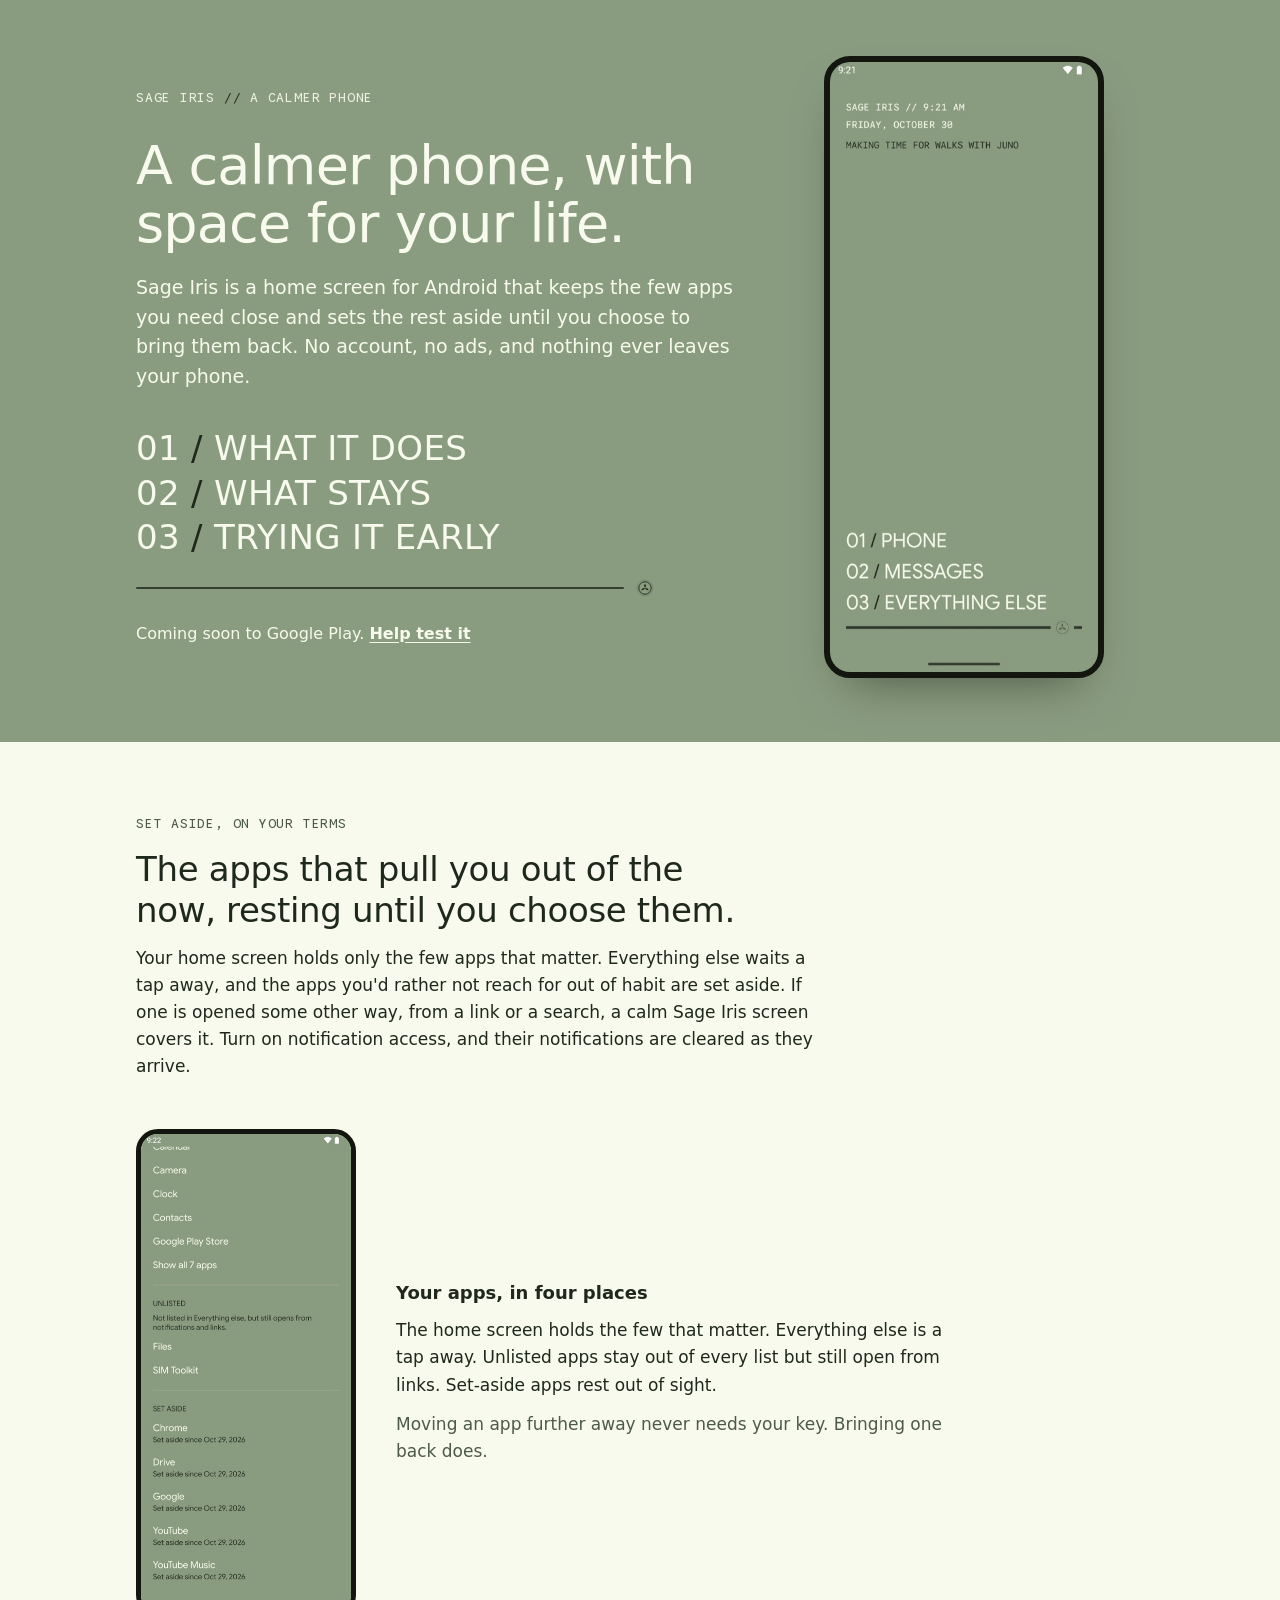
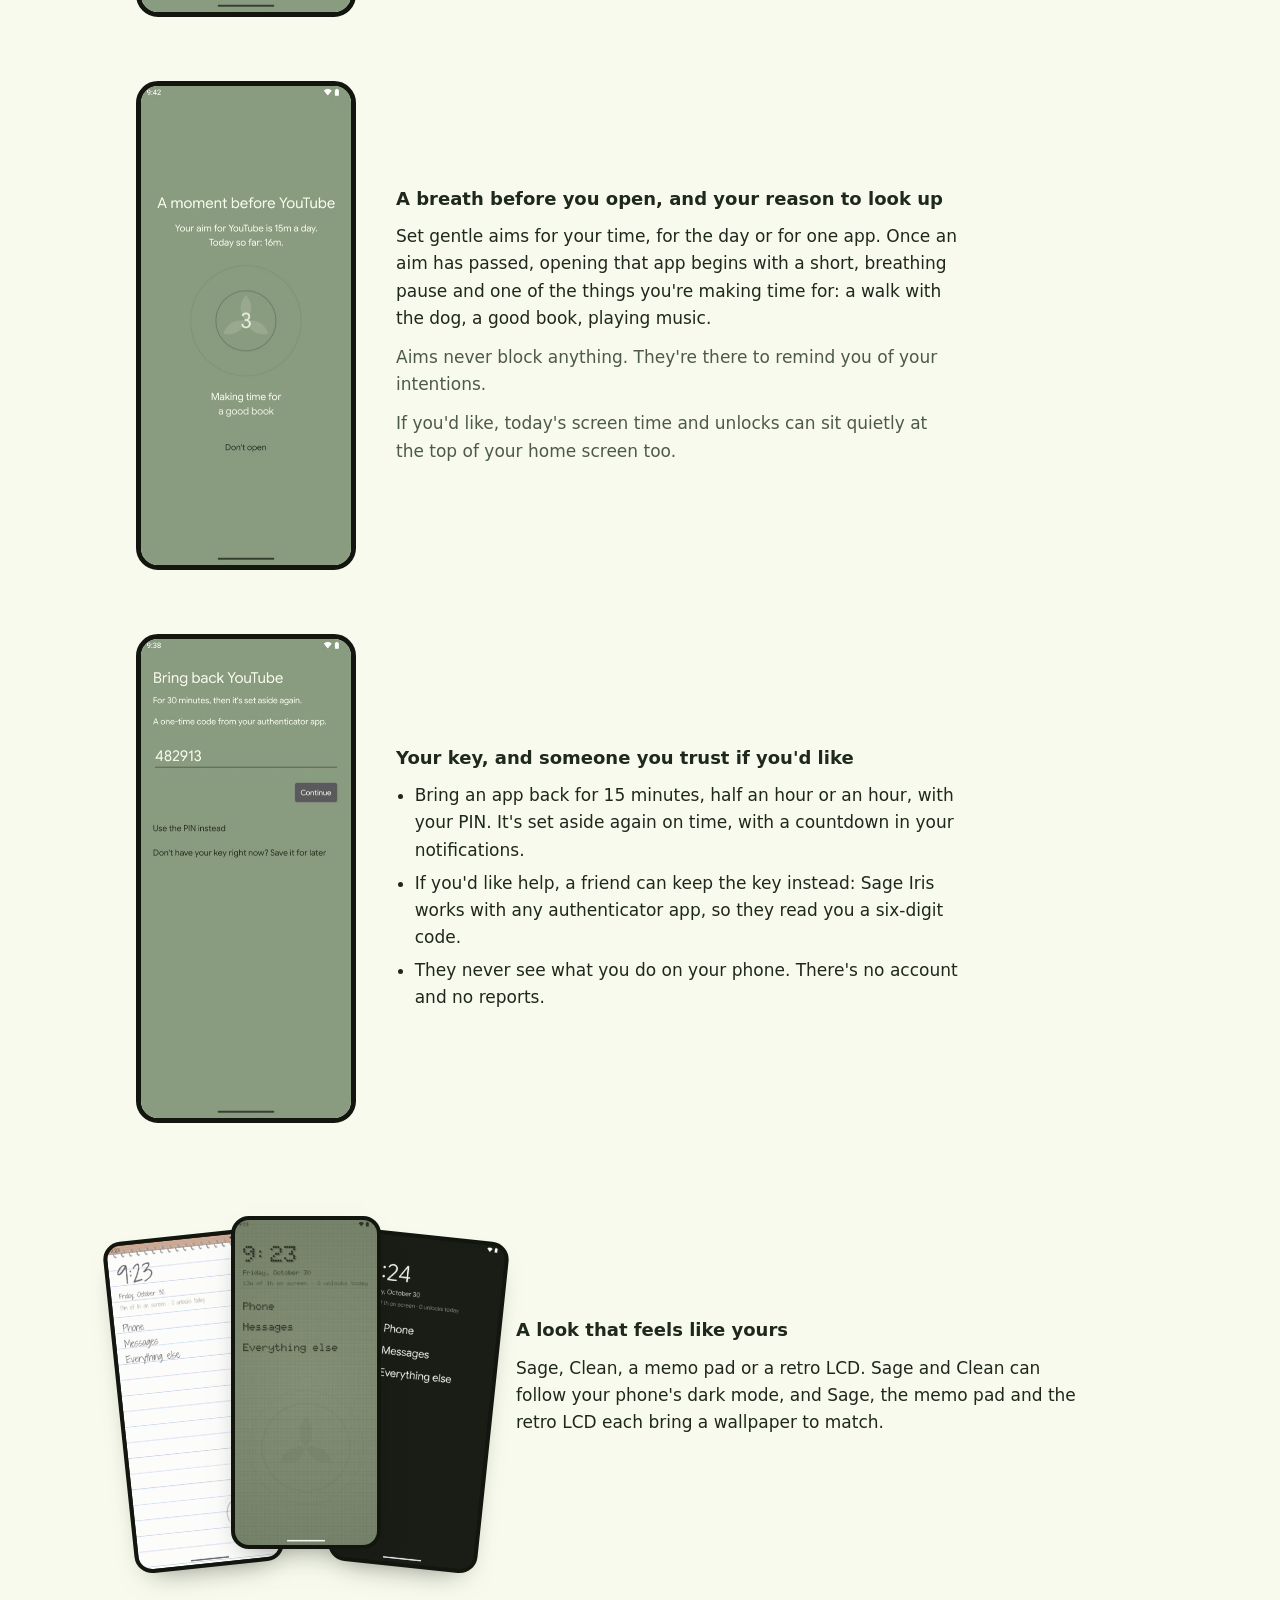
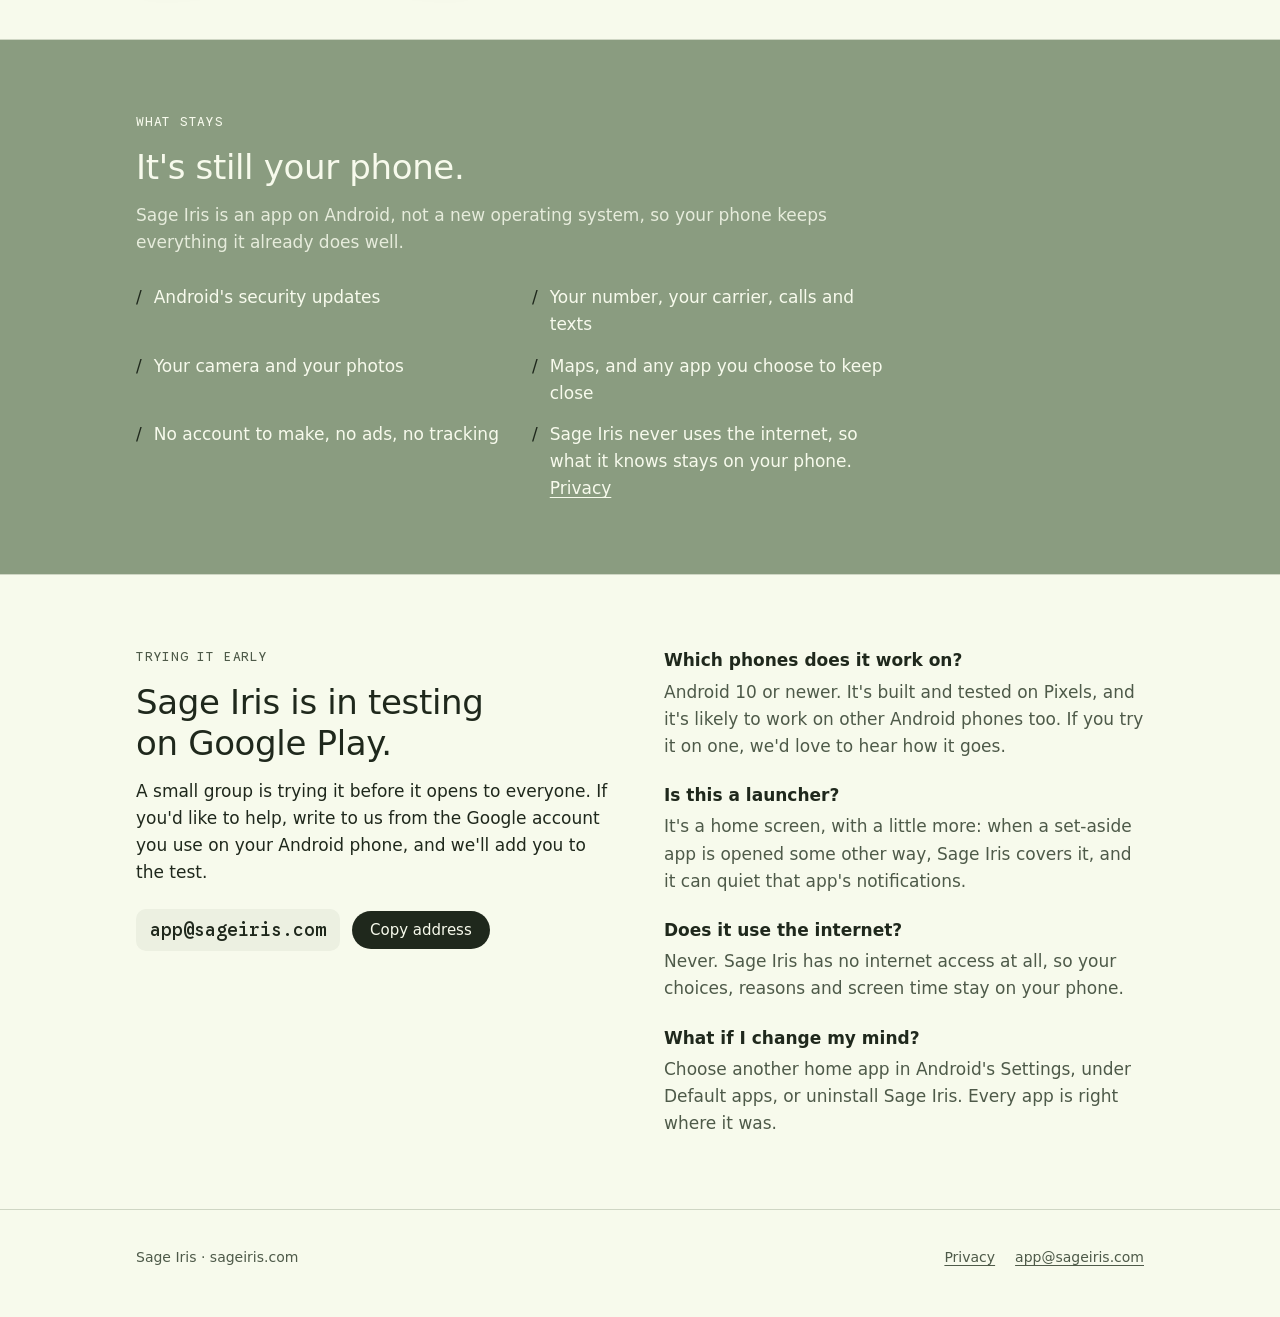
==== index.html @ 55b75eeb "Show the looks with three screens, and drop Considering Co-Authored-By: Claude Opus 5.5 <noreply@ant" ====
<!doctype html>
<html lang="en">
<head>
<meta charset="utf-8">
<meta name="viewport" content="width=device-width, initial-scale=1, viewport-fit=cover">
<title>Sage Iris: a calmer phone</title>
<meta name="description" content="Sage Iris is a calm home screen for Android. Keep the few apps you need close, set the rest aside until you choose them, with your own key and reasons. No account, no ads, no tracking.">
<meta name="theme-color" content="#8A9C80">
<link rel="icon" href="favicon.svg" type="image/svg+xml">
<link rel="canonical" href="https://sageiris.com/">
<meta property="og:type" content="website">
<meta property="og:url" content="https://sageiris.com/">
<meta property="og:title" content="Sage Iris: a calmer phone">
<meta property="og:description" content="A calm home screen for Android, with space for your life.">
<meta property="og:image" content="https://sageiris.com/og.png">
<meta name="twitter:card" content="summary_large_image">
<link rel="preconnect" href="https://fonts.googleapis.com">
<link rel="preconnect" href="https://fonts.gstatic.com" crossorigin>
<link rel="stylesheet" href="https://fonts.googleapis.com/css2?family=Google+Sans+Flex:wght@300..700&family=Google+Sans+Code:wght@400..700&display=swap">
<link rel="stylesheet" href="style.css">
</head>
<body>

<svg width="0" height="0" style="position:absolute" aria-hidden="true">
  <symbol id="mark" viewBox="0 0 120 120">
    <circle cx="60" cy="60" r="44" fill="none" stroke="currentColor" stroke-opacity="0.3" stroke-width="3"/>
    <circle cx="60" cy="60" r="34" fill="none" stroke="currentColor" stroke-width="5"/>
    <g fill="currentColor">
      <path d="M60 60 Q70 48 60 36 Q50 48 60 60 Z"/>
      <path d="M60 60 Q70 48 60 36 Q50 48 60 60 Z" transform="rotate(120 60 60)"/>
      <path d="M60 60 Q70 48 60 36 Q50 48 60 60 Z" transform="rotate(240 60 60)"/>
    </g>
  </symbol>
</svg>

<header class="hero">
  <div class="wrap">
    <div>
      <p class="mono status">Sage Iris <span>//</span> A calmer phone</p>
      <h1>A calmer phone, with space for your life.</h1>
      <p class="lede">Sage Iris is a home screen for Android that keeps the few apps you need close and sets the rest aside until you choose to bring them back. No account, no ads, and nothing ever leaves your phone.</p>
      <nav class="list" aria-label="On this page">
        <a href="#what"><span class="num">01</span> <span class="slash">/</span> <span class="name">What it does</span></a>
        <a href="#stays"><span class="num">02</span> <span class="slash">/</span> <span class="name">What stays</span></a>
        <a href="#early"><span class="num">03</span> <span class="slash">/</span> <span class="name">Trying it early</span></a>
      </nav>
      <div class="rule" aria-hidden="true"><svg><use href="#mark"/></svg></div>
      <p class="soon">Coming soon to Google Play. <a href="#early">Help test it</a></p>
    </div>
    <div class="phone">
      <img class="when-light" src="img/light-home.jpg" width="420" height="933" alt="The Sage Iris home screen: Sage Iris, 9:21 AM, Friday, October 30, Making time for walks with Juno, then 01 Phone, 02 Messages, 03 Everything else">
      <img class="when-dark" src="img/dark-home.jpg" width="420" height="933" alt="The Sage Iris home screen in its dark look: the time and date, Making time for walks with Juno, then 01 Phone, 02 Messages, 03 Everything else">
    </div>
  </div>
</header>

<main>
  <section id="what">
    <div class="wrap">
      <div class="prose">
        <p class="mono soft">Set aside, on your terms</p>
        <h2>The apps that pull you out of the now, resting until you choose them.</h2>
        <p>Your home screen holds only the few apps that matter. Everything else waits a tap away, and the apps you'd rather not reach for out of habit are set aside. If one is opened some other way, from a link or a search, a calm Sage Iris screen covers it. Turn on notification access, and their notifications are cleared as they arrive.</p>
      </div>

      <div class="tour">
        <div class="stop">
          <div class="phone">
            <img class="when-light" src="img/light-setaside.jpg" width="420" height="933" loading="lazy" alt="Your apps: Files and SIM Toolkit unlisted, and Chrome, Drive, Google, YouTube and YouTube Music set aside since Oct 29">
            <img class="when-dark" src="img/dark-setaside.jpg" width="420" height="933" loading="lazy" alt="Your apps in the dark look, with the set-aside list">
          </div>
          <div class="text">
            <h3>Your apps, in four places</h3>
            <p>The home screen holds the few that matter. Everything else is a tap away. Unlisted apps stay out of every list but still open from links. Set-aside apps rest out of sight.</p>
            <p class="soft">Moving an app further away never needs your key. Bringing one back does.</p>
          </div>
        </div>

        <div class="stop">
          <div class="phone">
            <img class="when-light" src="img/light-pause.jpg" width="420" height="933" loading="lazy" alt="A moment before YouTube: your aim for YouTube is 15m a day, today so far 16m, a breathing countdown, Making time for a good book, and Don't open">
            <img class="when-dark" src="img/dark-pause.jpg" width="420" height="933" loading="lazy" alt="A moment before YouTube, in the dark look">
          </div>
          <div class="text">
            <h3>A breath before you open, and your reason to look up</h3>
            <p>Set gentle aims for your time, for the day or for one app. Once an aim has passed, opening that app begins with a short, breathing pause and one of the things you're making time for: a walk with the dog, a good book, playing music.</p>
            <p class="soft">Aims never block anything. They're there to remind you of your intentions.</p>
            <p class="soft">If you'd like, today's screen time and unlocks can sit quietly at the top of your home screen too.</p>
          </div>
        </div>

        <div class="stop">
          <div class="phone">
            <img class="when-light" src="img/light-key-code.jpg" width="420" height="933" loading="lazy" alt="Bring back YouTube: for 30 minutes, then it's set aside again, with a one-time code from an authenticator app typed in">
            <img class="when-dark" src="img/dark-key-code.jpg" width="420" height="933" loading="lazy" alt="Bring back YouTube with a one-time code, in the dark look">
          </div>
          <div class="text">
            <h3>Your key, and someone you trust if you'd like</h3>
            <ul>
              <li>Bring an app back for 15 minutes, half an hour or an hour, with your PIN. It's set aside again on time, with a countdown in your notifications.</li>
              <li>If you'd like help, a friend can keep the key instead: Sage Iris works with any authenticator app, so they read you a six-digit code.</li>
              <li>They never see what you do on your phone. There's no account and no reports.</li>
            </ul>
          </div>
        </div>

        <div class="stop looks">
          <div class="trio">
            <div class="phone"><img src="img/raw-home-memo.jpg" width="420" height="933" loading="lazy" alt="The memo pad look: the time and date handwritten in pencil, then Phone, Messages and Everything else on ruled paper"></div>
            <div class="phone"><img src="img/raw-home-lcd.jpg" width="420" height="933" loading="lazy" alt="The retro LCD look: 9:23 in dot-matrix pixels, then Phone, Messages and Everything else on an olive-gray panel"></div>
            <div class="phone"><img src="img/raw-home-clean-dark.jpg" width="420" height="933" loading="lazy" alt="The Clean look in dark: 9:24, then Phone, Messages and Everything else, each with a gray icon"></div>
          </div>
          <div class="text">
            <h3>A look that feels like yours</h3>
            <p>Sage, Clean, a memo pad or a retro LCD. Sage and Clean can follow your phone's dark mode, and Sage, the memo pad and the retro LCD each bring a wallpaper to match.</p>
          </div>
        </div>
      </div>
    </div>
  </section>

  <section class="keep" id="stays">
    <div class="wrap">
      <div class="prose">
        <p class="mono">What stays</p>
        <h2>It's still your phone.</h2>
        <p class="soft">Sage Iris is an app on Android, not a new operating system, so your phone keeps everything it already does well.</p>
      </div>
      <ul>
        <li><span class="slash">/</span><span>Android's security updates</span></li>
        <li><span class="slash">/</span><span>Your number, your carrier, calls and texts</span></li>
        <li><span class="slash">/</span><span>Your camera and your photos</span></li>
        <li><span class="slash">/</span><span>Maps, and any app you choose to keep close</span></li>
        <li><span class="slash">/</span><span>No account to make, no ads, no tracking</span></li>
        <li><span class="slash">/</span><span>Sage Iris never uses the internet, so what it knows stays on your phone. <a href="privacy.html">Privacy</a></span></li>
      </ul>
    </div>
  </section>

  <section id="early">
    <div class="wrap early">
      <div class="prose">
        <p class="mono soft">Trying it early</p>
        <h2>Sage Iris is in testing on Google Play.</h2>
        <p>A small group is trying it before it opens to everyone. If you'd like to help, write to us from the Google account you use on your Android phone, and we'll add you to the test.</p>
        <div class="address">
          <a id="email" href="mailto:app@sageiris.com">app@sageiris.com</a>
          <button type="button" data-copy="email">Copy address</button>
        </div>
      </div>
      <dl>
        <div><dt>Which phones does it work on?</dt><dd>Android 10 or newer. It's built and tested on Pixels, and it's likely to work on other Android phones too. If you try it on one, we'd love to hear how it goes.</dd></div>
        <div><dt>Is this a launcher?</dt><dd>It's a home screen, with a little more: when a set-aside app is opened some other way, Sage Iris covers it, and it can quiet that app's notifications.</dd></div>
        <div><dt>Does it use the internet?</dt><dd>Never. Sage Iris has no internet access at all, so your choices, reasons and screen time stay on your phone.</dd></div>
        <div><dt>What if I change my mind?</dt><dd>Choose another home app in Android's Settings, under Default apps, or uninstall Sage Iris. Every app is right where it was.</dd></div>
      </dl>
    </div>
  </section>
</main>

<footer>
  <div class="wrap">
    <span>Sage Iris · sageiris.com</span>
    <nav aria-label="Footer">
      <a href="privacy.html">Privacy</a>
      <a href="mailto:app@sageiris.com">app@sageiris.com</a>
    </nav>
  </div>
</footer>

<script>
  document.querySelectorAll('button[data-copy]').forEach(function (button) {
    button.addEventListener('click', function () {
      var target = document.getElementById(button.dataset.copy);
      var label = button.textContent;
      var done = function (text) { button.textContent = text; setTimeout(function () { button.textContent = label; }, 1600); };
      var select = function () {
        var range = document.createRange();
        range.selectNodeContents(target);
        var selection = window.getSelection();
        selection.removeAllRanges();
        selection.addRange(range);
        done('Selected');
      };
      try {
        navigator.clipboard.writeText(target.textContent).then(function () { done('Copied'); }, select);
      } catch (e) {
        select();
      }
    });
  });
</script>
</body>
</html>
---- style.css ----
/* sageiris.com: one calm column, like the phone's own list. The hero is the home screen itself, set in
   type, beside the real screen; sage bands mark the places the page speaks about the phone. */
:root {
  --page: #F7FAEC;        /* the app's cream */
  --ink: #1F281C;         /* the app's dark ink */
  --soft: #4E5A49;        /* quieter text, ink toward sage */
  --sage: #8A9C80;        /* the app's sage ground */
  --on-sage: #F7FAEC;
  --sage-ink: #1F281C;    /* slashes and small text on sage */
  --rule: #CFD6C4;
  --panel: #ECF0E1;
  --font-body: "Google Sans Flex", "Roboto", system-ui, sans-serif;
  --font-mono: "Google Sans Code", ui-monospace, "SFMono-Regular", Menlo, monospace;
  --measure: 64ch;
  color-scheme: light;
}
@media (prefers-color-scheme: dark) {
  :root {
    --page: #161C15; --ink: #E9ECDF; --soft: #AEB8A6; --sage: #232C21; --on-sage: #E9ECDF;
    --sage-ink: #8A9E82; --rule: #313833; --panel: #1C231B;
    color-scheme: dark;
  }
}

/* Each screenshot comes in the app's light and dark looks; the page shows the one that matches. */
.phone .when-dark { display: none; }
@media (prefers-color-scheme: dark) {
  .phone .when-dark { display: block; }
  .phone .when-light { display: none; }
}

* { box-sizing: border-box; }
html { scroll-behavior: smooth; -webkit-text-size-adjust: 100%; }
@media (prefers-reduced-motion: reduce) { html { scroll-behavior: auto; } }
body { background: var(--page); color: var(--ink); font: 400 17px/1.6 var(--font-body); margin: 0; }
.wrap { max-width: 1040px; margin: 0 auto; padding-left: max(16px, env(safe-area-inset-left, 0px)); padding-right: max(16px, env(safe-area-inset-right, 0px)); }
a { color: inherit; text-underline-offset: 3px; }
a:focus-visible, button:focus-visible { outline: 2px solid var(--sage-ink); outline-offset: 3px; border-radius: 4px; }
h1, h2, h3 { text-wrap: balance; margin: 0; font-weight: 500; }
h2 { font-size: clamp(26px, 3.4vw, 34px); line-height: 1.2; letter-spacing: -0.01em; }
h3 { font-size: 18px; line-height: 1.35; font-weight: 600; }
p { margin: 0; }
.mono { font-family: var(--font-mono); font-size: 13px; letter-spacing: 0.06em; text-transform: uppercase; }
.prose { max-width: var(--measure); display: grid; gap: 14px; }
.soft { color: var(--soft); }
section { padding-block: 72px; }
section + section { border-top: 1px solid var(--rule); }

/* Hero: the sage home screen. */
.hero { background: var(--sage); color: var(--on-sage); padding-block: 56px 64px; }
.hero .wrap { display: grid; grid-template-columns: minmax(0, 1.25fr) minmax(0, 0.75fr); gap: 48px; align-items: center; }
.hero .status { opacity: 0.9; }
.hero .status span, .hero .slash { color: var(--sage-ink); }
.hero h1 { font-size: clamp(34px, 5vw, 54px); line-height: 1.08; font-weight: 400; letter-spacing: -0.015em; margin-top: 28px; }
.hero .lede { font-size: 19px; line-height: 1.55; margin-top: 20px; max-width: 34em; }
.list { margin-top: 36px; display: grid; gap: 2px; font-weight: 300; font-size: clamp(24px, 3.2vw, 34px); line-height: 1.25; text-transform: uppercase; letter-spacing: 0.01em; }
.list a { text-decoration: none; display: inline-block; }
.list a:hover .name { text-decoration: underline; text-decoration-thickness: 1px; }
.rule { margin-top: 18px; display: flex; align-items: center; gap: 10px; max-width: 520px; }
.rule::before { content: ""; flex: 1; height: 2px; background: var(--sage-ink); opacity: 0.8; border-radius: 1px; }
.rule svg { width: 22px; height: 22px; color: var(--sage-ink); flex: none; }
.soon { margin-top: 22px; font-size: 16px; }
.soon a { font-weight: 600; }
.phone { width: 100%; max-width: 280px; aspect-ratio: 1080 / 2400; border-radius: 26px; border: 6px solid #12160F; overflow: hidden; background: #12160F; justify-self: center; box-shadow: 0 24px 50px -24px rgba(18, 22, 15, 0.55); }
.phone img { display: block; width: 100%; height: 100%; object-fit: cover; }

/* The features, each beside its screen. */
.tour { display: grid; gap: 64px; margin-top: 48px; }
.stop { display: grid; grid-template-columns: 220px minmax(0, 1fr); gap: 40px; align-items: center; }
.stop .phone { max-width: 220px; border-width: 5px; border-radius: 22px; box-shadow: none; }
.stop .text { display: grid; gap: 12px; max-width: 52ch; }
.stop .text ul { margin: 0; padding-left: 1.1em; display: grid; gap: 6px; }
/* The looks: three phones, fanned. */
.stop.looks { grid-template-columns: 340px minmax(0, 1fr); }
.trio { position: relative; height: 380px; width: 100%; max-width: 340px; }
.trio .phone { position: absolute; bottom: 0; width: 150px; max-width: none; border-width: 4px; border-radius: 18px; box-shadow: 0 14px 30px -18px rgba(18, 22, 15, 0.6); }
.trio .phone:nth-child(1) { left: 0; transform: rotate(-6deg); transform-origin: bottom center; }
.trio .phone:nth-child(2) { left: 50%; bottom: 18px; translate: -50% 0; z-index: 2; }
.trio .phone:nth-child(3) { right: 0; transform: rotate(6deg); transform-origin: bottom center; }

/* What stays: a sage band. */
.keep { background: var(--sage); color: var(--on-sage); }
.keep .soft { color: var(--on-sage); opacity: 0.85; }
.keep ul { list-style: none; margin: 28px 0 0; padding: 0; display: grid; grid-template-columns: repeat(2, minmax(0, 1fr)); gap: 14px 32px; max-width: 760px; }
.keep li { display: grid; grid-template-columns: auto minmax(0, 1fr); gap: 12px; }
.keep li .slash { color: var(--sage-ink); font-weight: 300; }

/* Trying it early, and questions. */
.early { display: grid; grid-template-columns: minmax(0, 1fr) minmax(0, 1fr); gap: 48px; align-items: start; }
.address { display: flex; flex-wrap: wrap; align-items: center; gap: 12px; margin-top: 8px; }
.address a { font: 500 18px var(--font-mono); background: var(--panel); padding: 10px 14px; border-radius: 10px; text-decoration: none; }
.address button { font: 500 15px var(--font-body); color: var(--page); background: var(--ink); border: 0; border-radius: 999px; padding: 10px 18px; cursor: pointer; }
dl { margin: 0; display: grid; gap: 22px; }
dt { font-weight: 600; }
dd { margin: 4px 0 0; color: var(--soft); }

footer { padding-block: 36px 48px; border-top: 1px solid var(--rule); }
footer .wrap { display: flex; flex-wrap: wrap; justify-content: space-between; gap: 12px 24px; color: var(--soft); font-size: 14px; }
footer nav { display: flex; flex-wrap: wrap; gap: 8px 20px; }

/* The privacy policy: a plain reading page. */
.doc-head { background: var(--sage); color: var(--on-sage); padding-block: 40px 44px; }
.doc-head a { text-decoration: none; }
.doc-head h1 { font-size: clamp(32px, 4.4vw, 46px); font-weight: 400; line-height: 1.1; margin-top: 20px; }
.doc-head p { margin-top: 12px; }
.doc { padding-block: 48px 72px; }
.doc .prose { gap: 16px; }
.doc h2 { font-size: 24px; margin-top: 24px; }
.doc ul { margin: 0; padding-left: 1.2em; display: grid; gap: 8px; }
.doc .summary { background: var(--panel); border-radius: 14px; padding: 20px 22px; }
.table-wrap { overflow-x: auto; border: 1px solid var(--rule); border-radius: 10px; }
table { border-collapse: collapse; width: 100%; font-size: 15px; }
th, td { text-align: left; padding: 10px 14px; border-bottom: 1px solid var(--rule); vertical-align: top; }
th { background: var(--panel); font-weight: 600; }
tr:last-child td { border-bottom: 0; }

@media (max-width: 820px) {
  .hero .wrap, .early { grid-template-columns: minmax(0, 1fr); gap: 36px; }
  .hero .phone { max-width: 240px; }
  .stop { grid-template-columns: 140px minmax(0, 1fr); gap: 22px; align-items: start; }
  .stop .phone { max-width: 140px; border-width: 4px; border-radius: 16px; }
  .stop.looks { grid-template-columns: minmax(0, 1fr); }
}
@media (max-width: 560px) {
  section { padding-block: 52px; }
  .keep ul { grid-template-columns: minmax(0, 1fr); }
  .trio { height: 330px; max-width: 300px; }
  .trio .phone { width: 130px; }
  .stop { grid-template-columns: minmax(0, 1fr); }
  .stop .phone { max-width: 200px; border-radius: 20px; justify-self: start; }
}
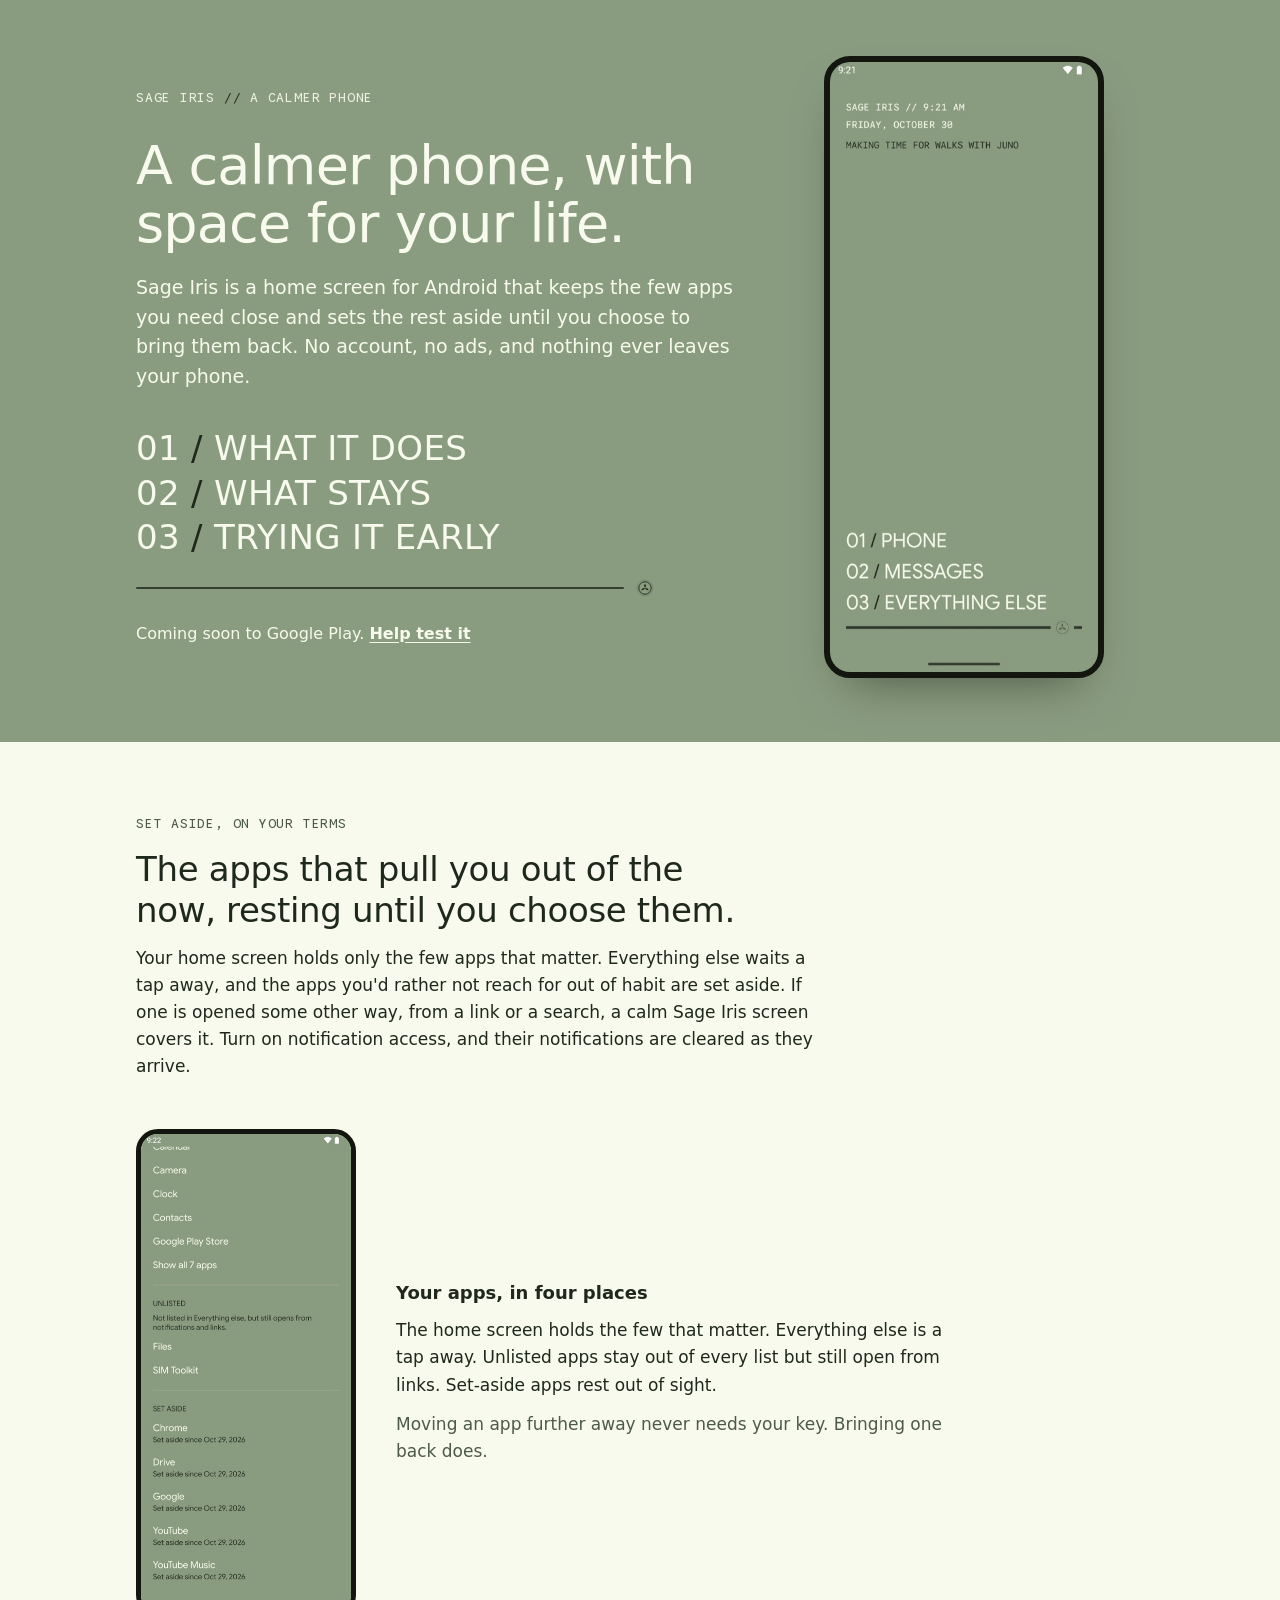
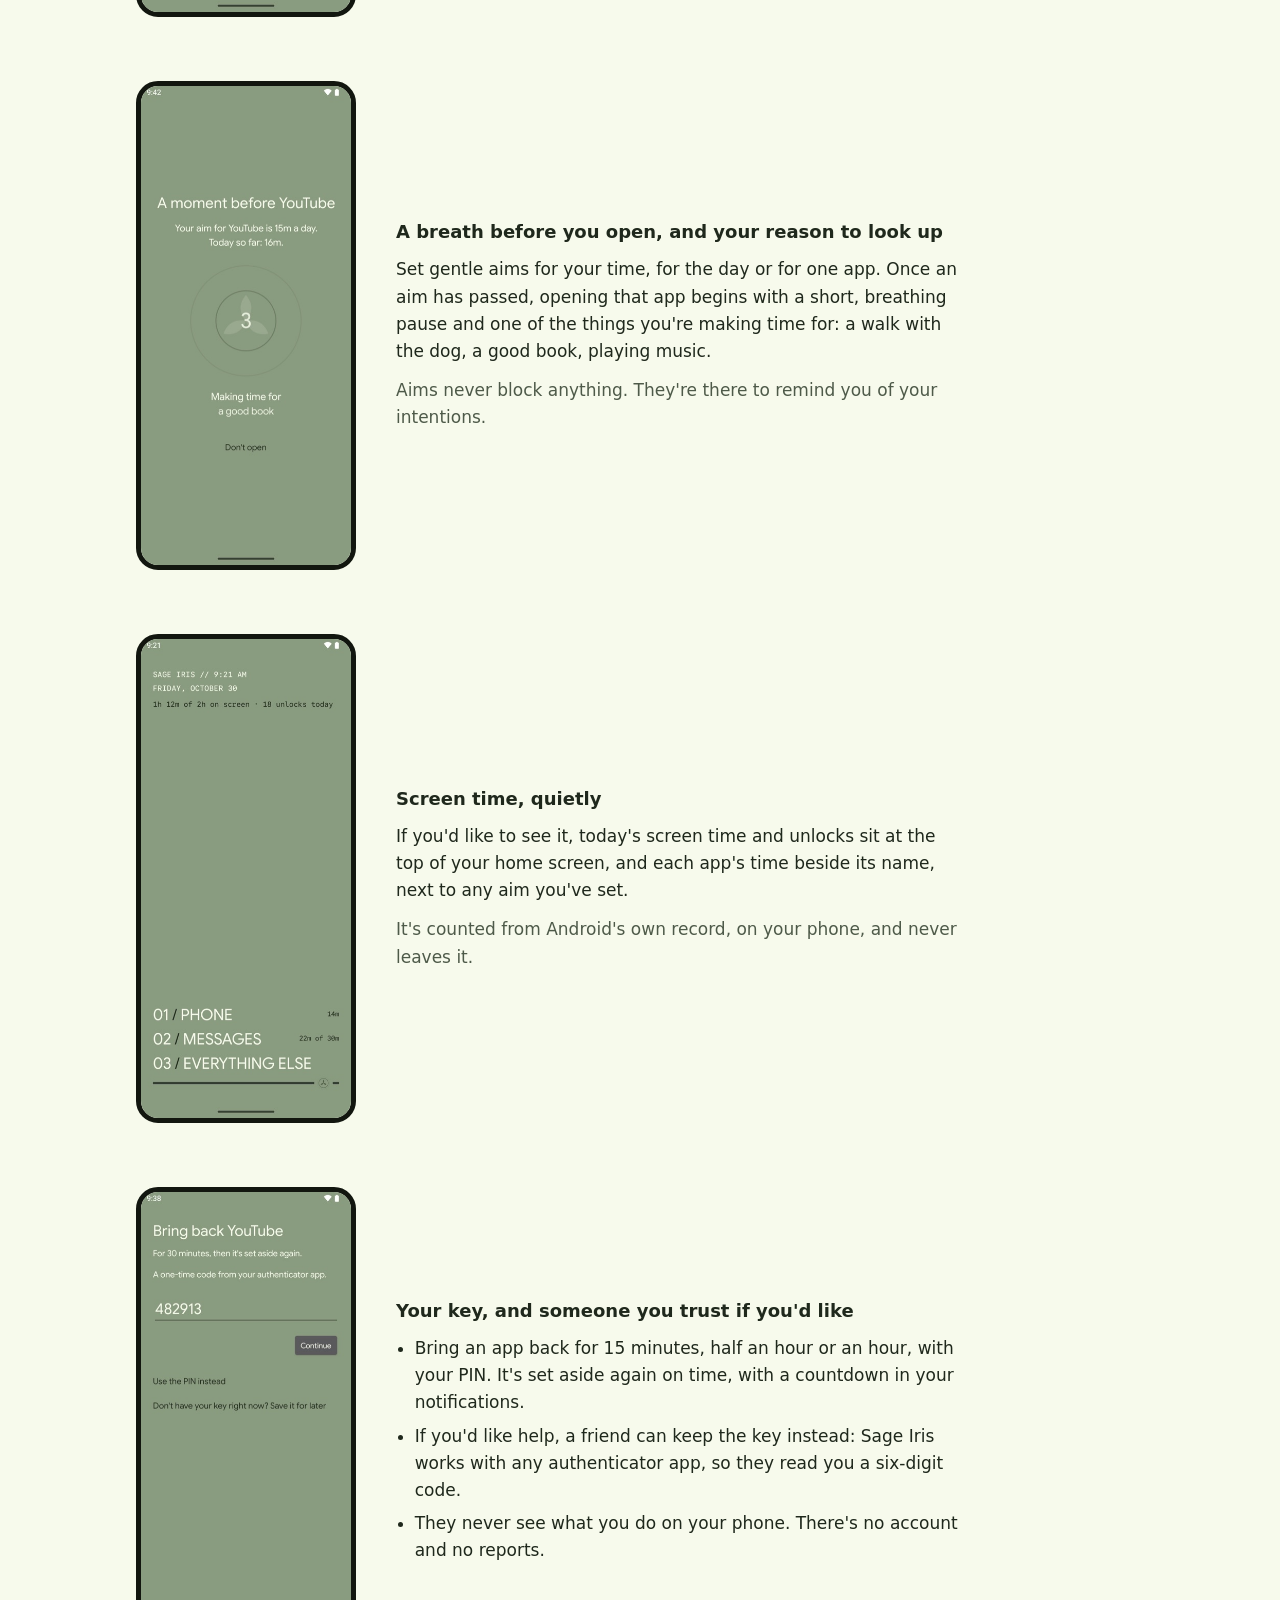
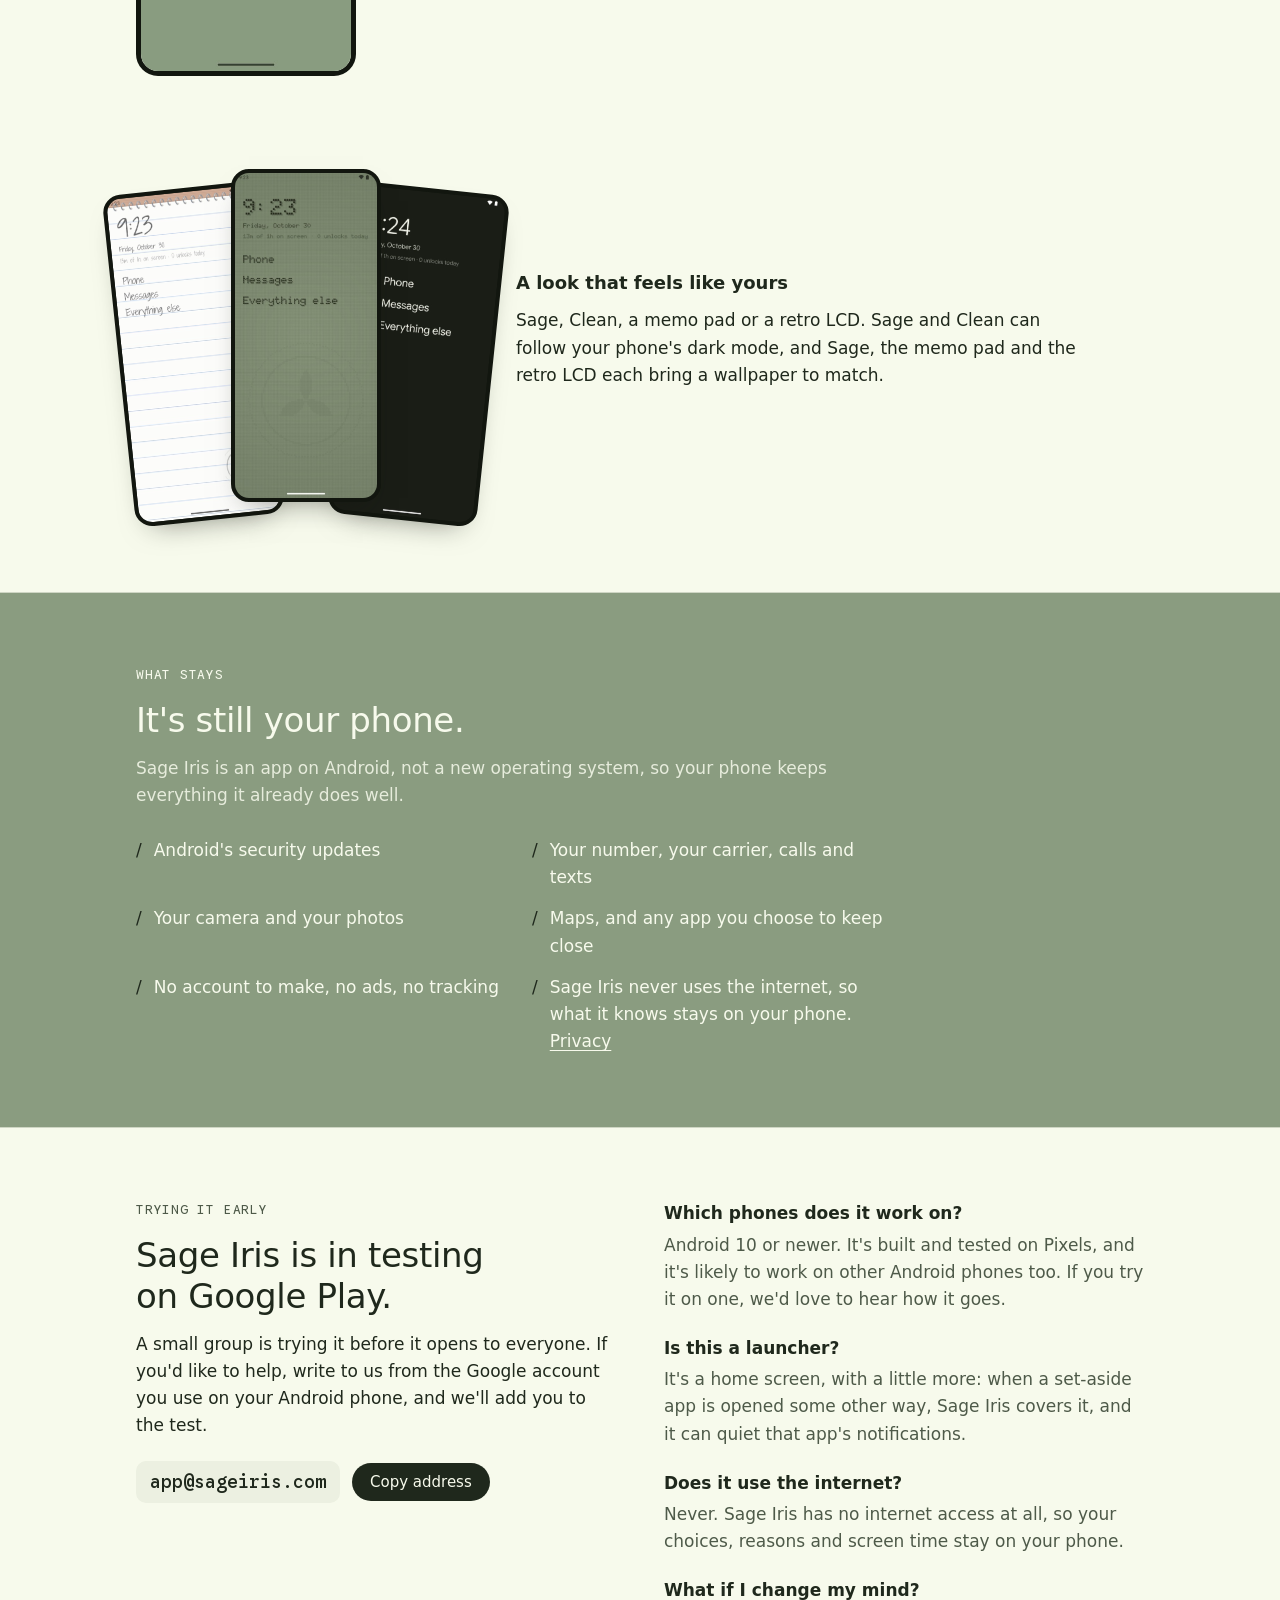
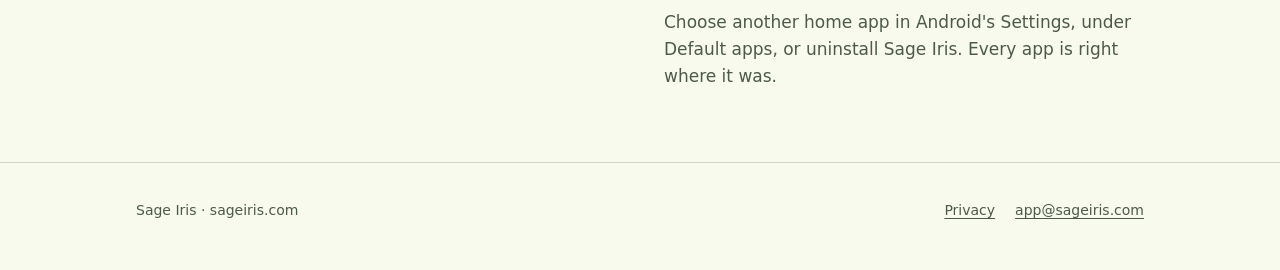
==== commit a6951c36: "Add a screen time stop, with its own screens Co-Authored-By: Claude Opus 5.5 <noreply@anthropic.com>" ====
--- a/index.html
+++ b/index.html
@@ -85,7 +85,18 @@
             <h3>A breath before you open, and your reason to look up</h3>
             <p>Set gentle aims for your time, for the day or for one app. Once an aim has passed, opening that app begins with a short, breathing pause and one of the things you're making time for: a walk with the dog, a good book, playing music.</p>
             <p class="soft">Aims never block anything. They're there to remind you of your intentions.</p>
-            <p class="soft">If you'd like, today's screen time and unlocks can sit quietly at the top of your home screen too.</p>
+          </div>
+        </div>
+
+        <div class="stop">
+          <div class="phone">
+            <img class="when-light" src="img/light-screen-time.jpg" width="420" height="933" loading="lazy" alt="The home screen showing 1h 12m of 2h on screen and 18 unlocks today, with 14m beside Phone and 22m of 30m beside Messages">
+            <img class="when-dark" src="img/dark-screen-time.jpg" width="420" height="933" loading="lazy" alt="The same home screen with today's screen time, in the dark look">
+          </div>
+          <div class="text">
+            <h3>Screen time, quietly</h3>
+            <p>If you'd like to see it, today's screen time and unlocks sit at the top of your home screen, and each app's time beside its name, next to any aim you've set.</p>
+            <p class="soft">It's counted from Android's own record, on your phone, and never leaves it.</p>
           </div>
         </div>
 
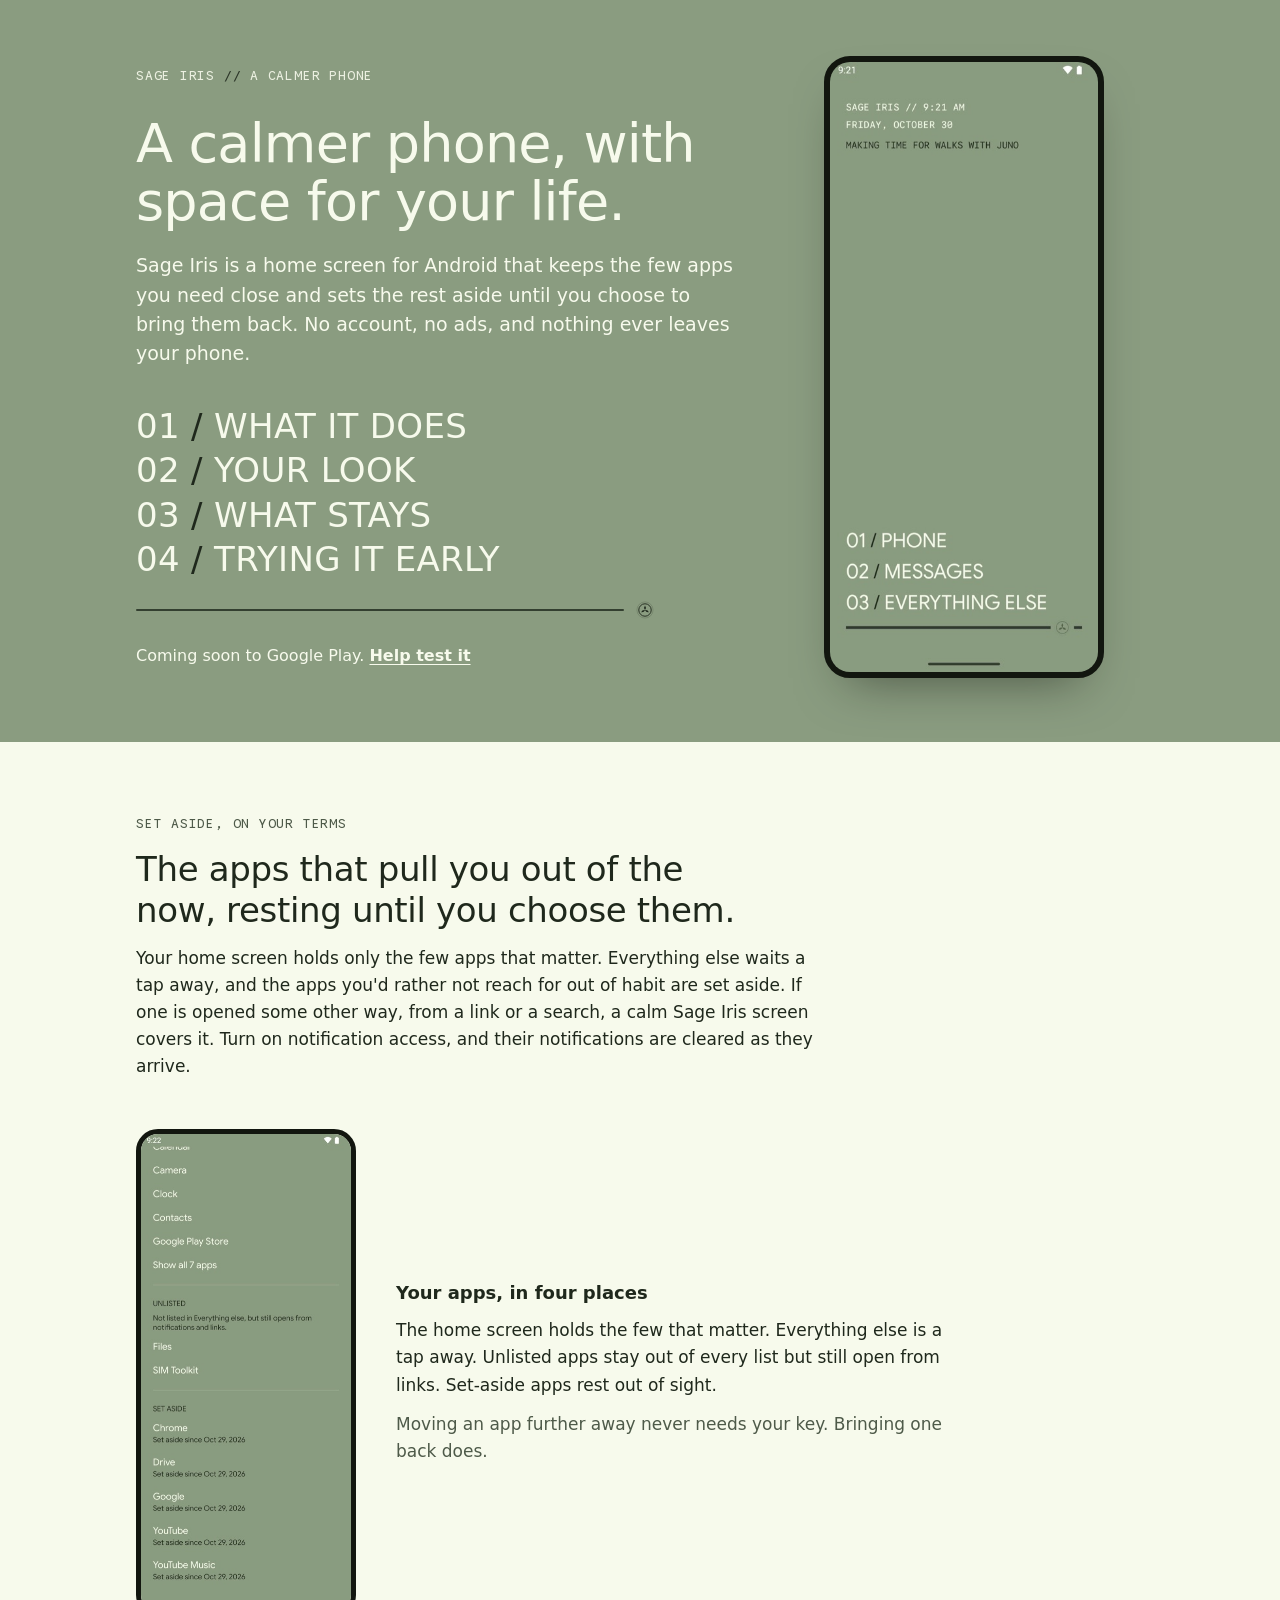
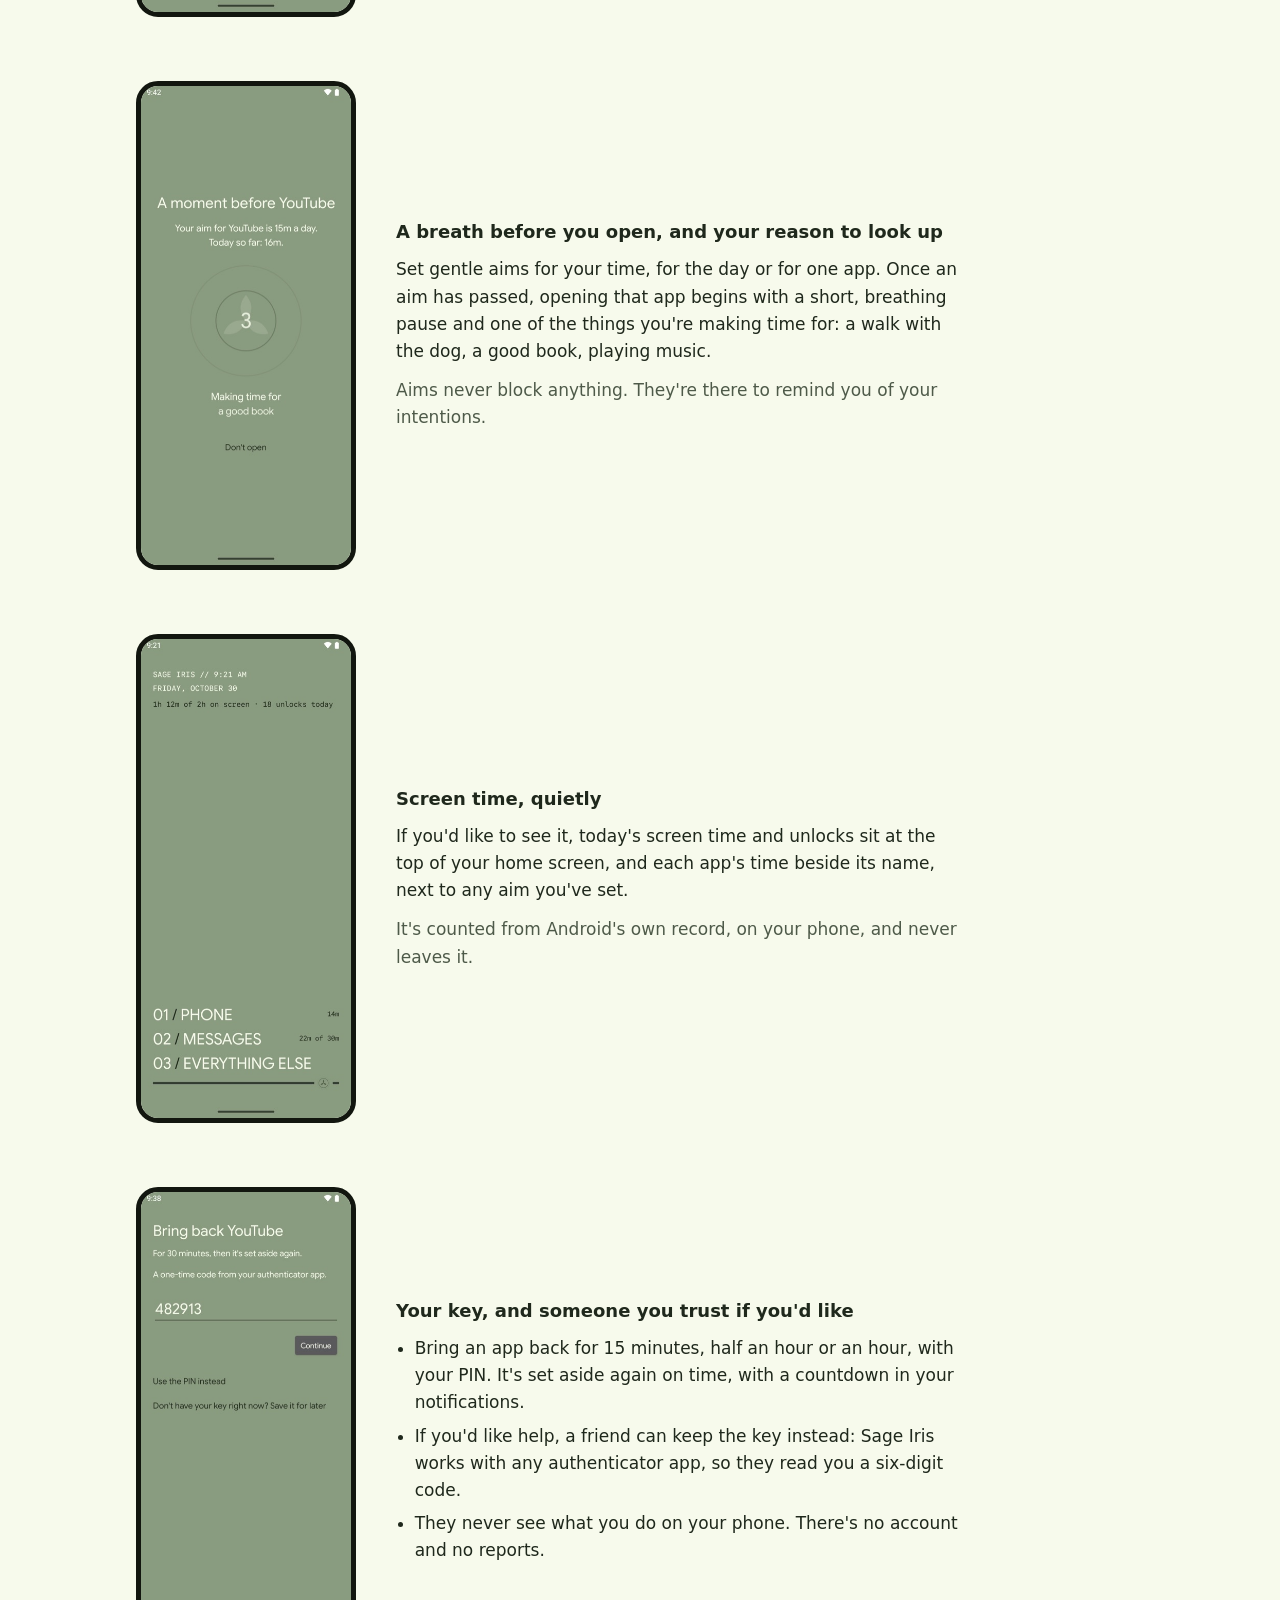
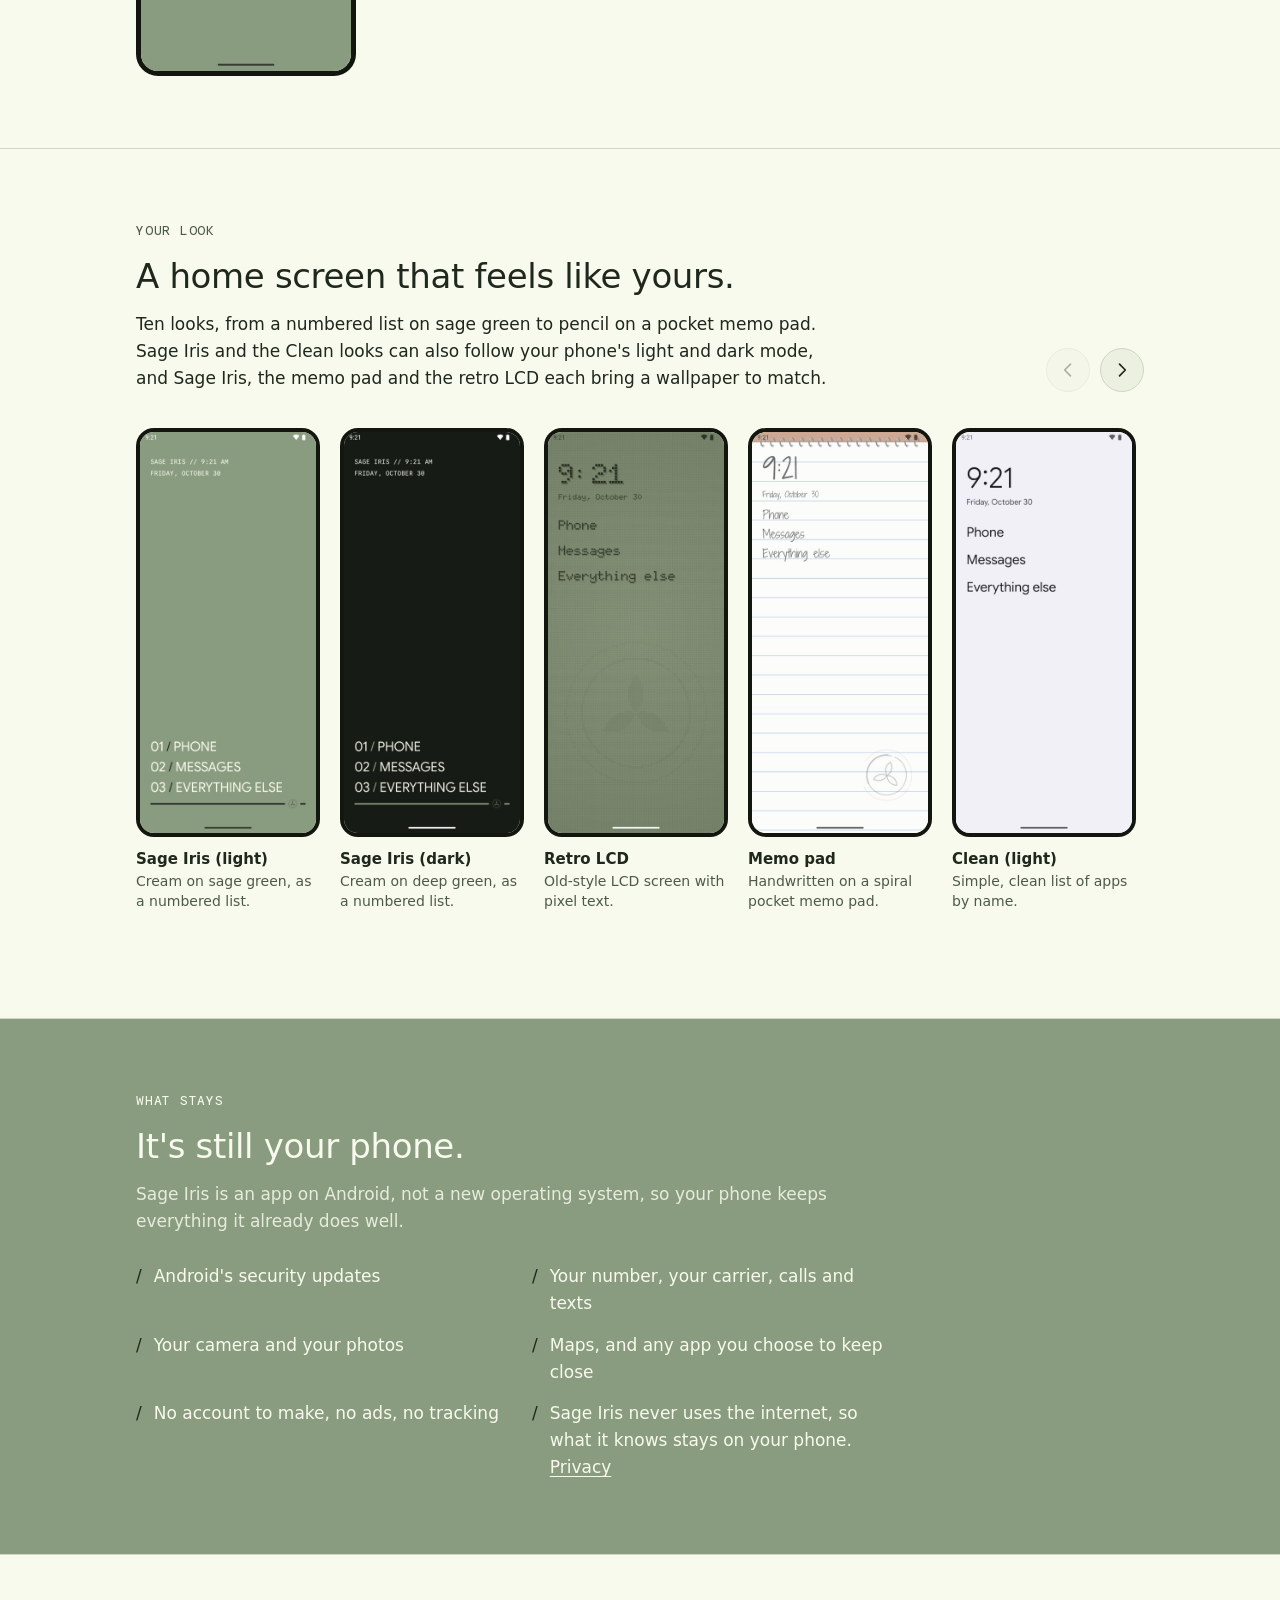
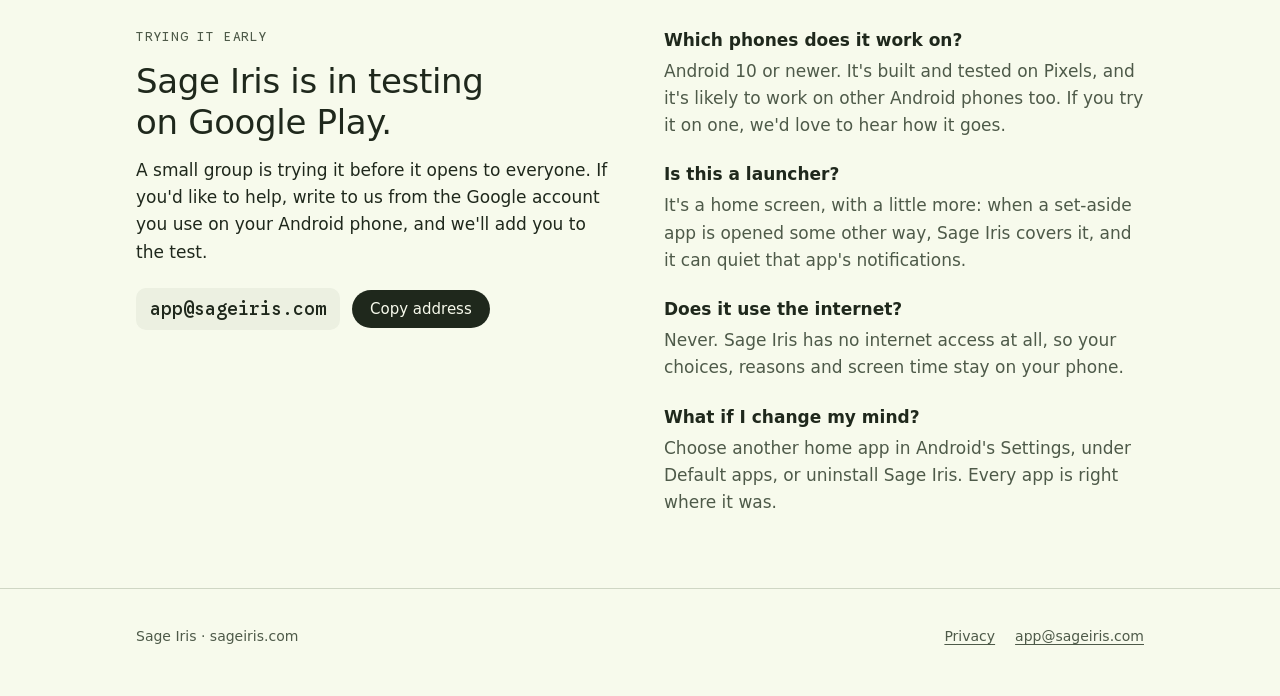
==== commit 146e54e8: "Give the looks a section of their own, with all ten in a row that pans Co-Authored-By: Claude Opus 5" ====
--- a/index.html
+++ b/index.html
@@ -41,8 +41,9 @@
       <p class="lede">Sage Iris is a home screen for Android that keeps the few apps you need close and sets the rest aside until you choose to bring them back. No account, no ads, and nothing ever leaves your phone.</p>
       <nav class="list" aria-label="On this page">
         <a href="#what"><span class="num">01</span> <span class="slash">/</span> <span class="name">What it does</span></a>
-        <a href="#stays"><span class="num">02</span> <span class="slash">/</span> <span class="name">What stays</span></a>
-        <a href="#early"><span class="num">03</span> <span class="slash">/</span> <span class="name">Trying it early</span></a>
+        <a href="#looks"><span class="num">02</span> <span class="slash">/</span> <span class="name">Your look</span></a>
+        <a href="#stays"><span class="num">03</span> <span class="slash">/</span> <span class="name">What stays</span></a>
+        <a href="#early"><span class="num">04</span> <span class="slash">/</span> <span class="name">Trying it early</span></a>
       </nav>
       <div class="rule" aria-hidden="true"><svg><use href="#mark"/></svg></div>
       <p class="soon">Coming soon to Google Play. <a href="#early">Help test it</a></p>
@@ -115,17 +116,66 @@
           </div>
         </div>
 
-        <div class="stop looks">
-          <div class="trio">
-            <div class="phone"><img src="img/raw-home-memo.jpg" width="420" height="933" loading="lazy" alt="The memo pad look: the time and date handwritten in pencil, then Phone, Messages and Everything else on ruled paper"></div>
-            <div class="phone"><img src="img/raw-home-lcd.jpg" width="420" height="933" loading="lazy" alt="The retro LCD look: 9:23 in dot-matrix pixels, then Phone, Messages and Everything else on an olive-gray panel"></div>
-            <div class="phone"><img src="img/raw-home-clean-dark.jpg" width="420" height="933" loading="lazy" alt="The Clean look in dark: 9:24, then Phone, Messages and Everything else, each with a gray icon"></div>
-          </div>
-          <div class="text">
-            <h3>A look that feels like yours</h3>
-            <p>Sage, Clean, a memo pad or a retro LCD. Sage and Clean can follow your phone's dark mode, and Sage, the memo pad and the retro LCD each bring a wallpaper to match.</p>
-          </div>
-        </div>
+      </div>
+    </div>
+  </section>
+
+  <section id="looks">
+    <div class="wrap">
+      <div class="looks-head">
+        <div class="prose">
+          <p class="mono soft">Your look</p>
+          <h2>A home screen that feels like yours.</h2>
+          <p>Ten looks, from a numbered list on sage green to pencil on a pocket memo pad. Sage Iris and the Clean looks can also follow your phone's light and dark mode, and Sage Iris, the memo pad and the retro LCD each bring a wallpaper to match.</p>
+        </div>
+        <div class="pan" aria-hidden="true">
+          <button type="button" class="pan-prev" tabindex="-1" aria-label="Previous looks"><svg viewBox="0 0 24 24"><path d="M15 5l-7 7 7 7"/></svg></button>
+          <button type="button" class="pan-next" tabindex="-1" aria-label="More looks"><svg viewBox="0 0 24 24"><path d="M9 5l7 7-7 7"/></svg></button>
+        </div>
+      </div>
+      <div class="rail" tabindex="0" role="region" aria-label="The ten looks, side by side. Scroll sideways to see them all.">
+        <ul>
+          <li><figure>
+            <div class="phone"><img src="img/look-sage-light.jpg" width="420" height="933" loading="lazy" alt="The home screen in Sage Iris (light): the time, the date, then Phone, Messages and Everything else"></div>
+            <figcaption><b>Sage Iris (light)</b><span>Cream on sage green, as a numbered list.</span></figcaption>
+          </figure></li>
+          <li><figure>
+            <div class="phone"><img src="img/look-sage-dark.jpg" width="420" height="933" loading="lazy" alt="The home screen in Sage Iris (dark): the time, the date, then Phone, Messages and Everything else"></div>
+            <figcaption><b>Sage Iris (dark)</b><span>Cream on deep green, as a numbered list.</span></figcaption>
+          </figure></li>
+          <li><figure>
+            <div class="phone"><img src="img/look-retro-lcd.jpg" width="420" height="933" loading="lazy" alt="The home screen in Retro LCD: the time, the date, then Phone, Messages and Everything else"></div>
+            <figcaption><b>Retro LCD</b><span>Old-style LCD screen with pixel text.</span></figcaption>
+          </figure></li>
+          <li><figure>
+            <div class="phone"><img src="img/look-memo-pad.jpg" width="420" height="933" loading="lazy" alt="The home screen in Memo pad: the time, the date, then Phone, Messages and Everything else"></div>
+            <figcaption><b>Memo pad</b><span>Handwritten on a spiral pocket memo pad.</span></figcaption>
+          </figure></li>
+          <li><figure>
+            <div class="phone"><img src="img/look-clean-light.jpg" width="420" height="933" loading="lazy" alt="The home screen in Clean (light): the time, the date, then Phone, Messages and Everything else"></div>
+            <figcaption><b>Clean (light)</b><span>Simple, clean list of apps by name.</span></figcaption>
+          </figure></li>
+          <li><figure>
+            <div class="phone"><img src="img/look-clean-dark.jpg" width="420" height="933" loading="lazy" alt="The home screen in Clean (dark): the time, the date, then Phone, Messages and Everything else"></div>
+            <figcaption><b>Clean (dark)</b><span>Simple, clean list of apps by name.</span></figcaption>
+          </figure></li>
+          <li><figure>
+            <div class="phone"><img src="img/look-clean-icons-light.jpg" width="420" height="933" loading="lazy" alt="The home screen in Clean with icons (light): the time, the date, then Phone, Messages and Everything else"></div>
+            <figcaption><b>Clean with icons (light)</b><span>Same clean list, but with icons shown.</span></figcaption>
+          </figure></li>
+          <li><figure>
+            <div class="phone"><img src="img/look-clean-icons-dark.jpg" width="420" height="933" loading="lazy" alt="The home screen in Clean with icons (dark): the time, the date, then Phone, Messages and Everything else"></div>
+            <figcaption><b>Clean with icons (dark)</b><span>Same clean list, but with icons shown.</span></figcaption>
+          </figure></li>
+          <li><figure>
+            <div class="phone"><img src="img/look-clean-grid-light.jpg" width="420" height="933" loading="lazy" alt="The home screen in Clean icon grid (light): the time, the date, then Phone, Messages and Everything else"></div>
+            <figcaption><b>Clean icon grid (light)</b><span>Clean, with just the icons in a grid.</span></figcaption>
+          </figure></li>
+          <li><figure>
+            <div class="phone"><img src="img/look-clean-grid-dark.jpg" width="420" height="933" loading="lazy" alt="The home screen in Clean icon grid (dark): the time, the date, then Phone, Messages and Everything else"></div>
+            <figcaption><b>Clean icon grid (dark)</b><span>Clean, with just the icons in a grid.</span></figcaption>
+          </figure></li>
+        </ul>
       </div>
     </div>
   </section>
@@ -180,6 +230,22 @@
 </footer>
 
 <script>
+  // The looks rail: the arrows pan by a screenful of cards and rest at either end.
+  document.querySelectorAll('.rail').forEach(function (rail) {
+    var section = rail.closest('section');
+    var prev = section.querySelector('.pan-prev'), next = section.querySelector('.pan-next');
+    var step = function () { return Math.max(rail.clientWidth * 0.8, 200); };
+    var update = function () {
+      prev.disabled = rail.scrollLeft <= 2;
+      next.disabled = rail.scrollLeft + rail.clientWidth >= rail.scrollWidth - 2;
+    };
+    prev.addEventListener('click', function () { rail.scrollBy({ left: -step(), behavior: 'smooth' }); });
+    next.addEventListener('click', function () { rail.scrollBy({ left: step(), behavior: 'smooth' }); });
+    rail.addEventListener('scroll', update, { passive: true });
+    window.addEventListener('resize', update);
+    update();
+  });
+
   document.querySelectorAll('button[data-copy]').forEach(function (button) {
     button.addEventListener('click', function () {
       var target = document.getElementById(button.dataset.copy);
--- a/style.css
+++ b/style.css
@@ -70,13 +70,21 @@
 .stop .phone { max-width: 220px; border-width: 5px; border-radius: 22px; box-shadow: none; }
 .stop .text { display: grid; gap: 12px; max-width: 52ch; }
 .stop .text ul { margin: 0; padding-left: 1.1em; display: grid; gap: 6px; }
-/* The looks: three phones, fanned. */
-.stop.looks { grid-template-columns: 340px minmax(0, 1fr); }
-.trio { position: relative; height: 380px; width: 100%; max-width: 340px; }
-.trio .phone { position: absolute; bottom: 0; width: 150px; max-width: none; border-width: 4px; border-radius: 18px; box-shadow: 0 14px 30px -18px rgba(18, 22, 15, 0.6); }
-.trio .phone:nth-child(1) { left: 0; transform: rotate(-6deg); transform-origin: bottom center; }
-.trio .phone:nth-child(2) { left: 50%; bottom: 18px; translate: -50% 0; z-index: 2; }
-.trio .phone:nth-child(3) { right: 0; transform: rotate(6deg); transform-origin: bottom center; }
+/* Your look: every look in a row that pans, like the app's own picker. */
+.looks-head { display: flex; justify-content: space-between; align-items: end; gap: 24px; }
+.pan { display: flex; gap: 10px; flex: none; }
+.pan button { width: 44px; height: 44px; border-radius: 50%; border: 1px solid var(--rule); background: var(--panel); color: var(--ink); display: grid; place-items: center; cursor: pointer; padding: 0; }
+.pan button:hover:not(:disabled) { border-color: var(--soft); }
+.pan button:disabled { opacity: 0.35; cursor: default; }
+.pan svg { width: 20px; height: 20px; fill: none; stroke: currentColor; stroke-width: 2; stroke-linecap: round; stroke-linejoin: round; }
+.rail { margin-top: 36px; overflow-x: auto; scroll-snap-type: x mandatory; overscroll-behavior-x: contain; scrollbar-width: thin; padding-bottom: 14px; border-radius: 4px; }
+.rail:focus-visible { outline: 2px solid var(--sage-ink); outline-offset: 4px; }
+.rail ul { list-style: none; margin: 0; padding: 0; display: grid; grid-auto-flow: column; grid-auto-columns: 184px; gap: 20px; }
+.rail li { scroll-snap-align: start; }
+.rail figure { margin: 0; display: grid; gap: 12px; }
+.rail .phone { max-width: none; border-width: 4px; border-radius: 18px; box-shadow: none; }
+.rail figcaption { display: grid; gap: 2px; font-size: 15px; line-height: 1.4; }
+.rail figcaption span { color: var(--soft); font-size: 14px; }
 
 /* What stays: a sage band. */
 .keep { background: var(--sage); color: var(--on-sage); }
@@ -119,13 +127,12 @@
   .hero .phone { max-width: 240px; }
   .stop { grid-template-columns: 140px minmax(0, 1fr); gap: 22px; align-items: start; }
   .stop .phone { max-width: 140px; border-width: 4px; border-radius: 16px; }
-  .stop.looks { grid-template-columns: minmax(0, 1fr); }
 }
 @media (max-width: 560px) {
   section { padding-block: 52px; }
   .keep ul { grid-template-columns: minmax(0, 1fr); }
-  .trio { height: 330px; max-width: 300px; }
-  .trio .phone { width: 130px; }
+  .pan { display: none; }
+  .rail ul { grid-auto-columns: 150px; gap: 14px; }
   .stop { grid-template-columns: minmax(0, 1fr); }
   .stop .phone { max-width: 200px; border-radius: 20px; justify-self: start; }
 }
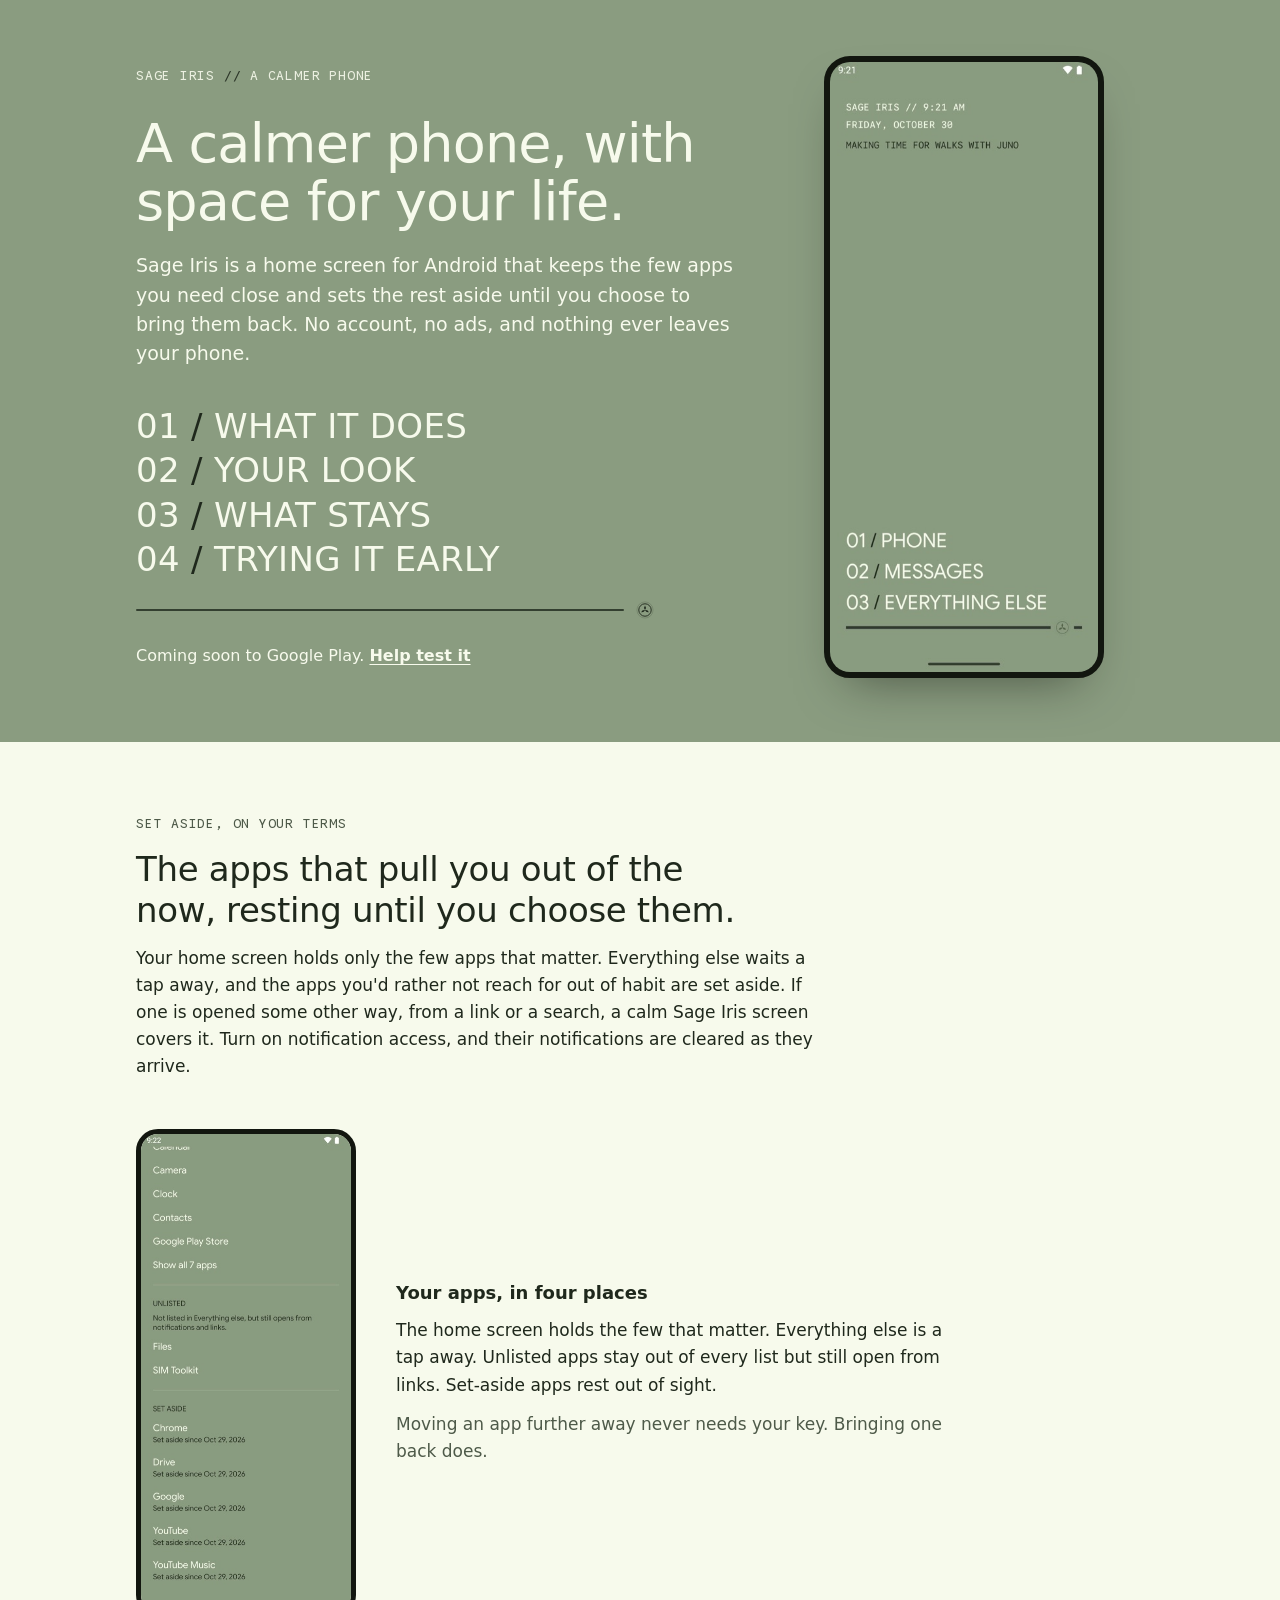
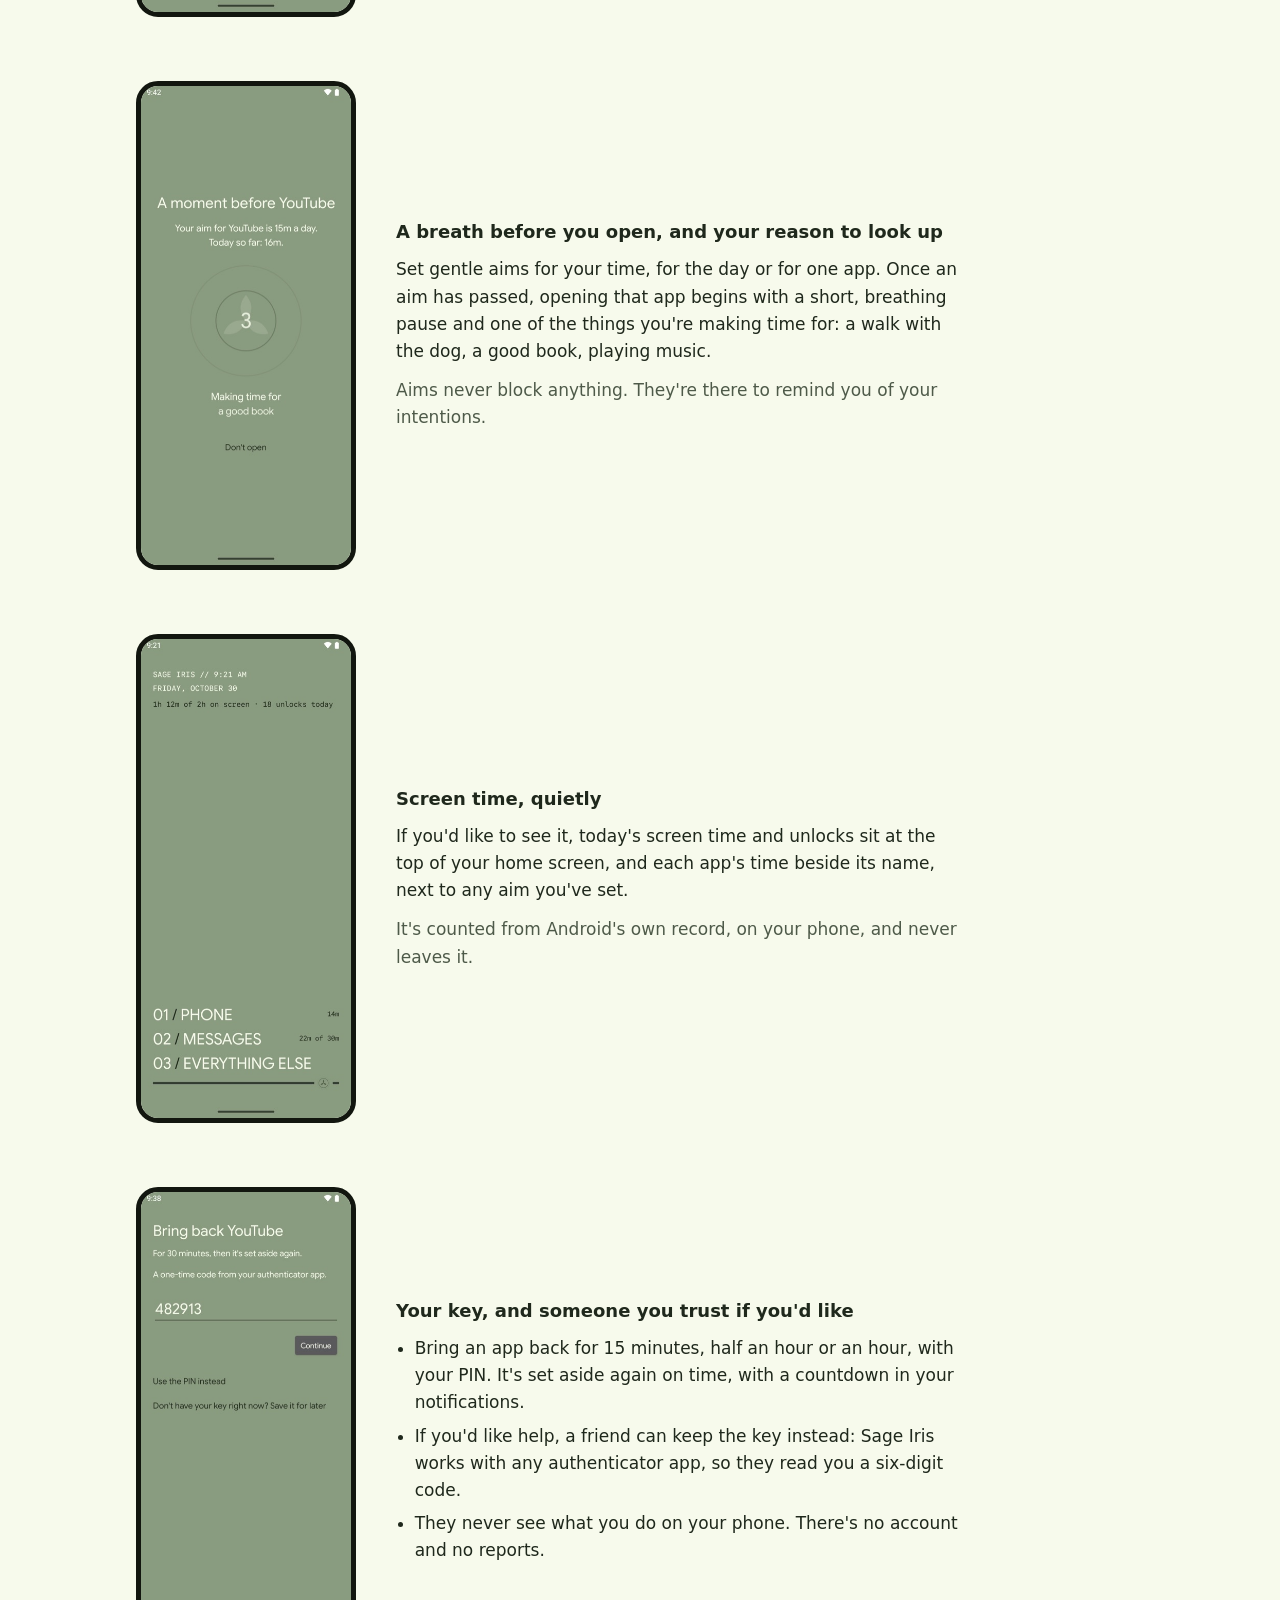
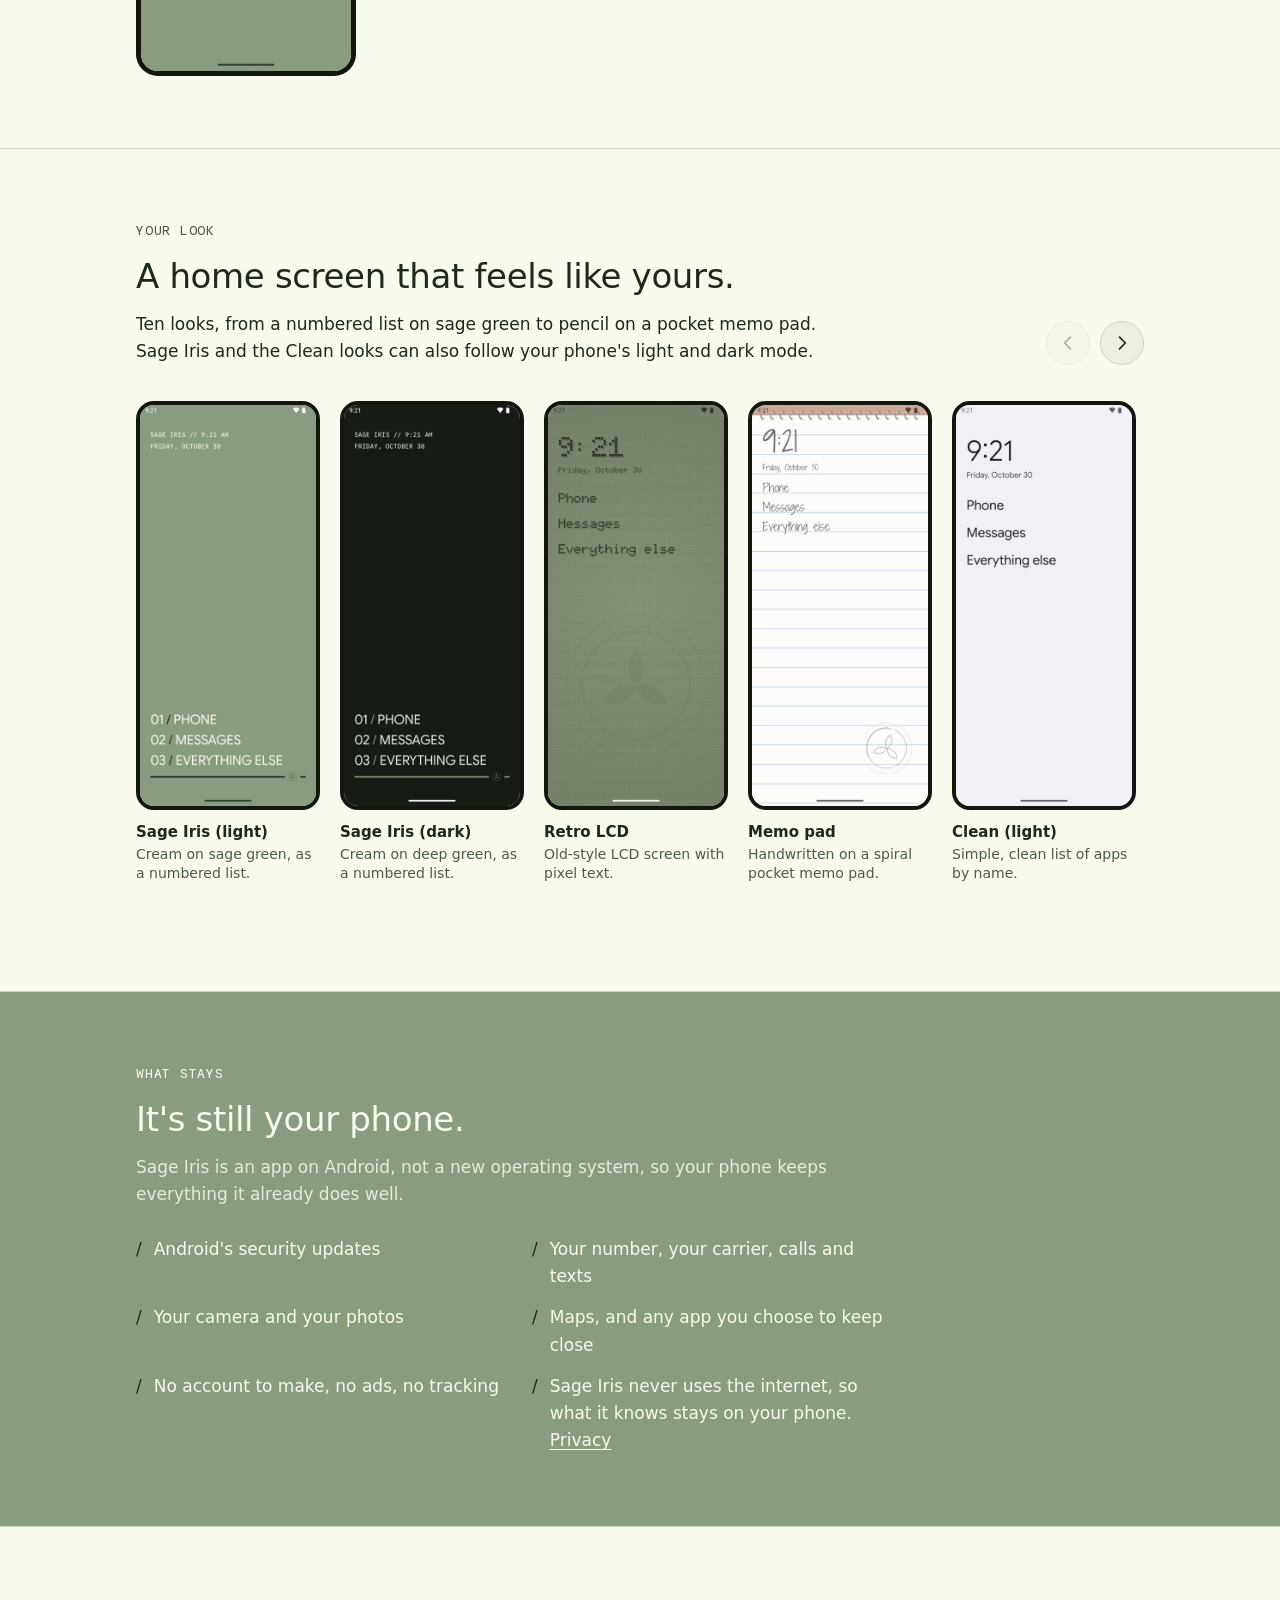
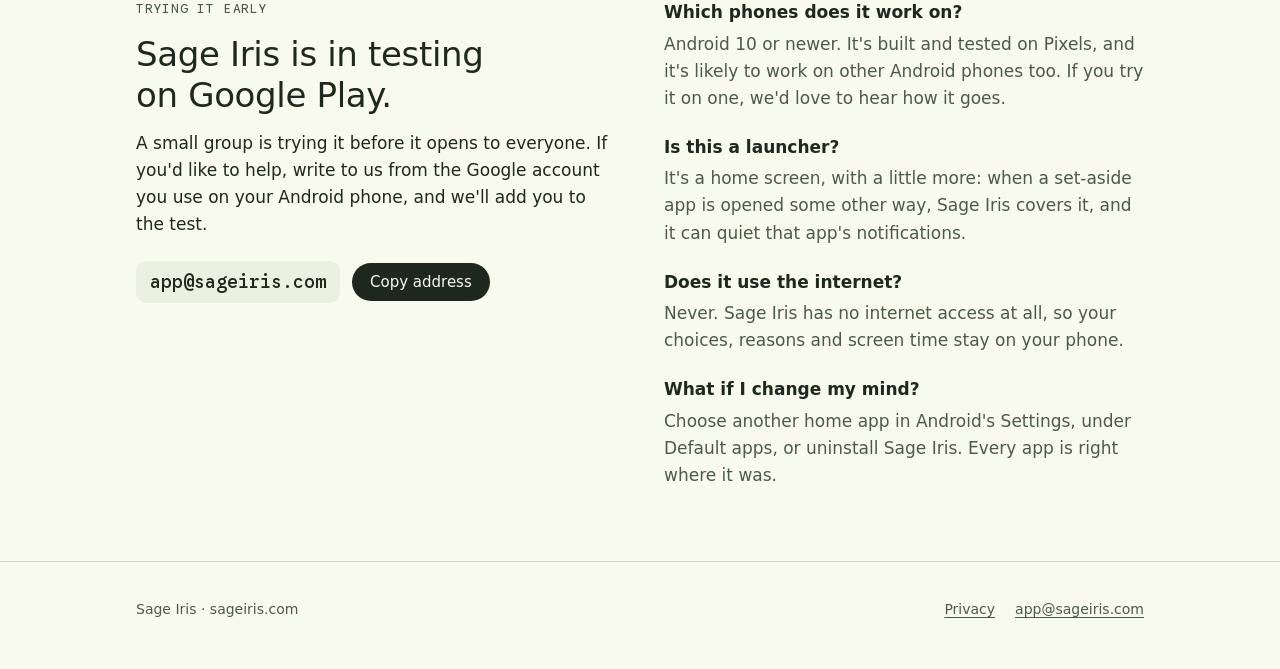
==== commit 2dd0e40c: "Drop the wallpaper line from Your look Co-Authored-By: Claude Opus 5.5 <noreply@anthropic.com>" ====
--- a/index.html
+++ b/index.html
@@ -126,7 +126,7 @@
         <div class="prose">
           <p class="mono soft">Your look</p>
           <h2>A home screen that feels like yours.</h2>
-          <p>Ten looks, from a numbered list on sage green to pencil on a pocket memo pad. Sage Iris and the Clean looks can also follow your phone's light and dark mode, and Sage Iris, the memo pad and the retro LCD each bring a wallpaper to match.</p>
+          <p>Ten looks, from a numbered list on sage green to pencil on a pocket memo pad. Sage Iris and the Clean looks can also follow your phone's light and dark mode.</p>
         </div>
         <div class="pan" aria-hidden="true">
           <button type="button" class="pan-prev" tabindex="-1" aria-label="Previous looks"><svg viewBox="0 0 24 24"><path d="M15 5l-7 7 7 7"/></svg></button>
@@ -193,7 +193,7 @@
         <li><span class="slash">/</span><span>Your camera and your photos</span></li>
         <li><span class="slash">/</span><span>Maps, and any app you choose to keep close</span></li>
         <li><span class="slash">/</span><span>No account to make, no ads, no tracking</span></li>
-        <li><span class="slash">/</span><span>Sage Iris never uses the internet, so what it knows stays on your phone. <a href="privacy.html">Privacy</a></span></li>
+        <li><span class="slash">/</span><span>Sage Iris never uses the internet, so what it knows stays on your phone. <a href="/privacy">Privacy</a></span></li>
       </ul>
     </div>
   </section>
@@ -223,7 +223,7 @@
   <div class="wrap">
     <span>Sage Iris · sageiris.com</span>
     <nav aria-label="Footer">
-      <a href="privacy.html">Privacy</a>
+      <a href="/privacy">Privacy</a>
       <a href="mailto:app@sageiris.com">app@sageiris.com</a>
     </nav>
   </div>
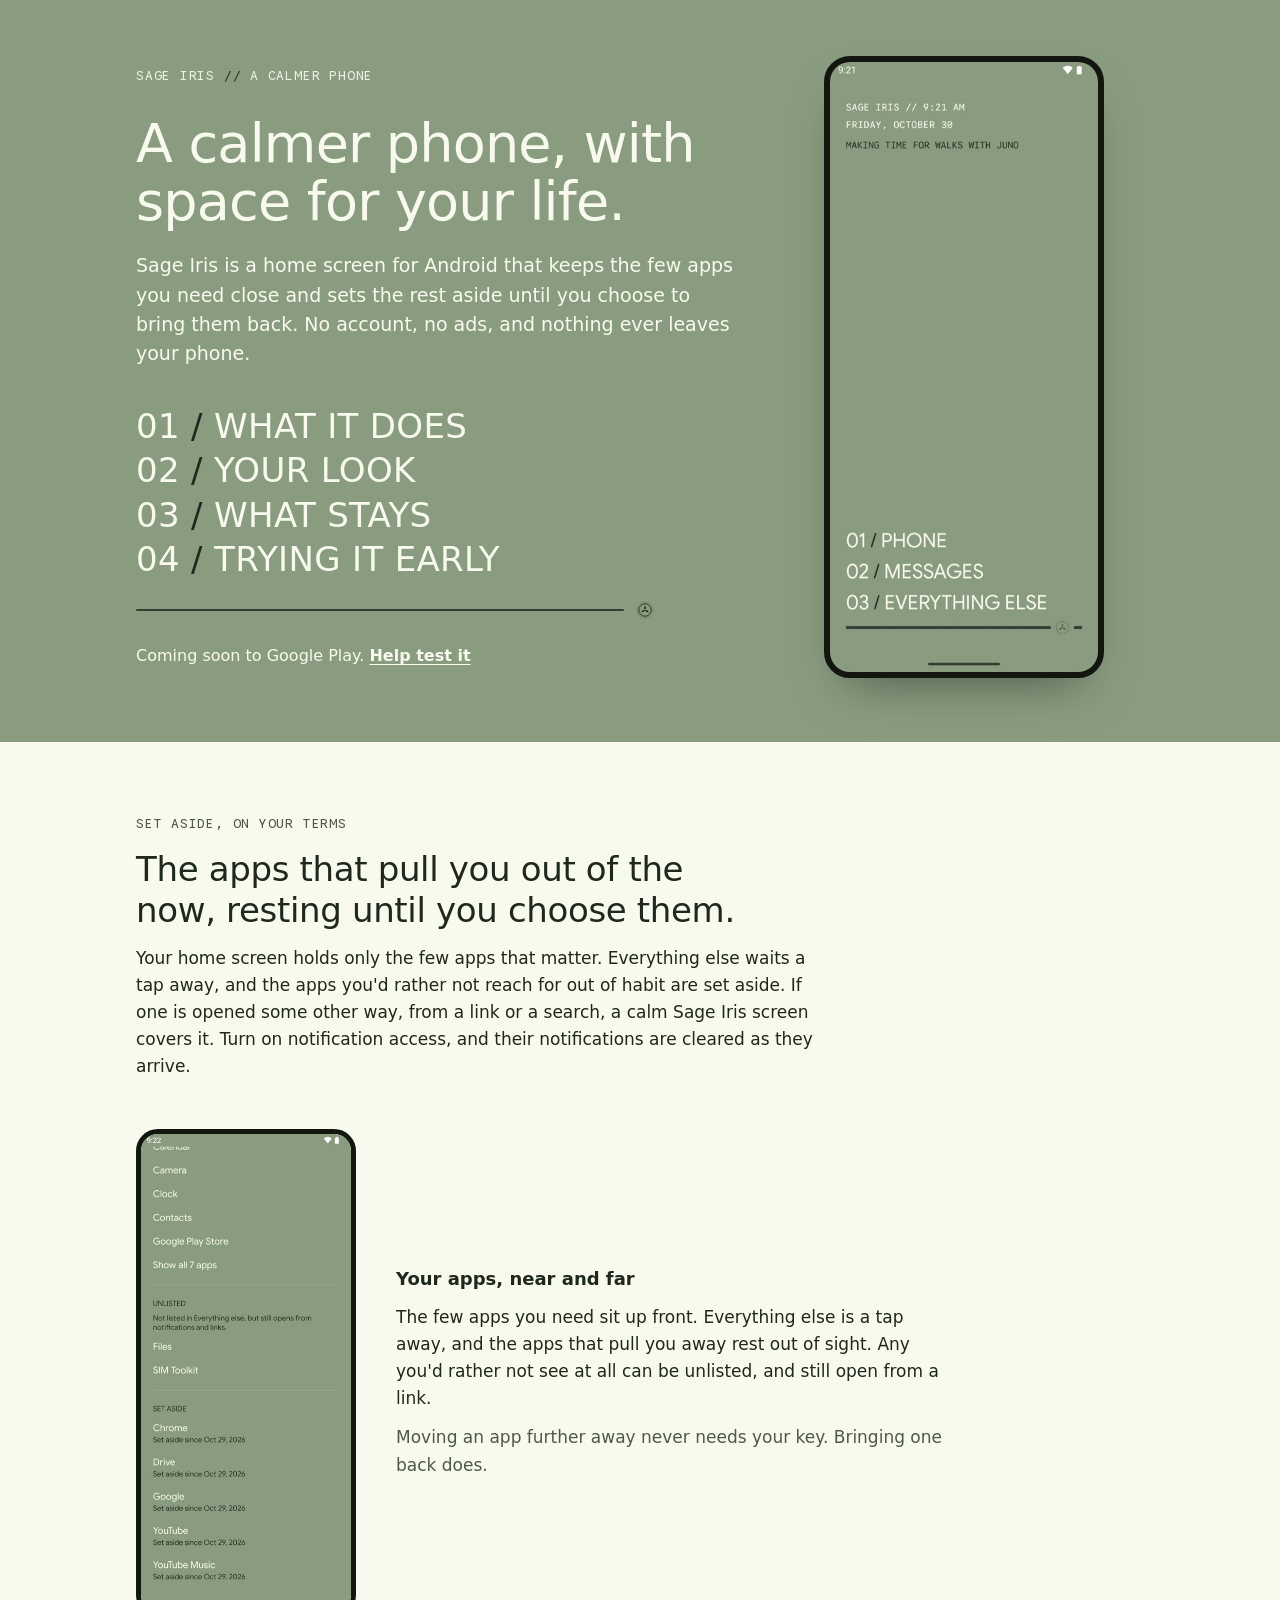
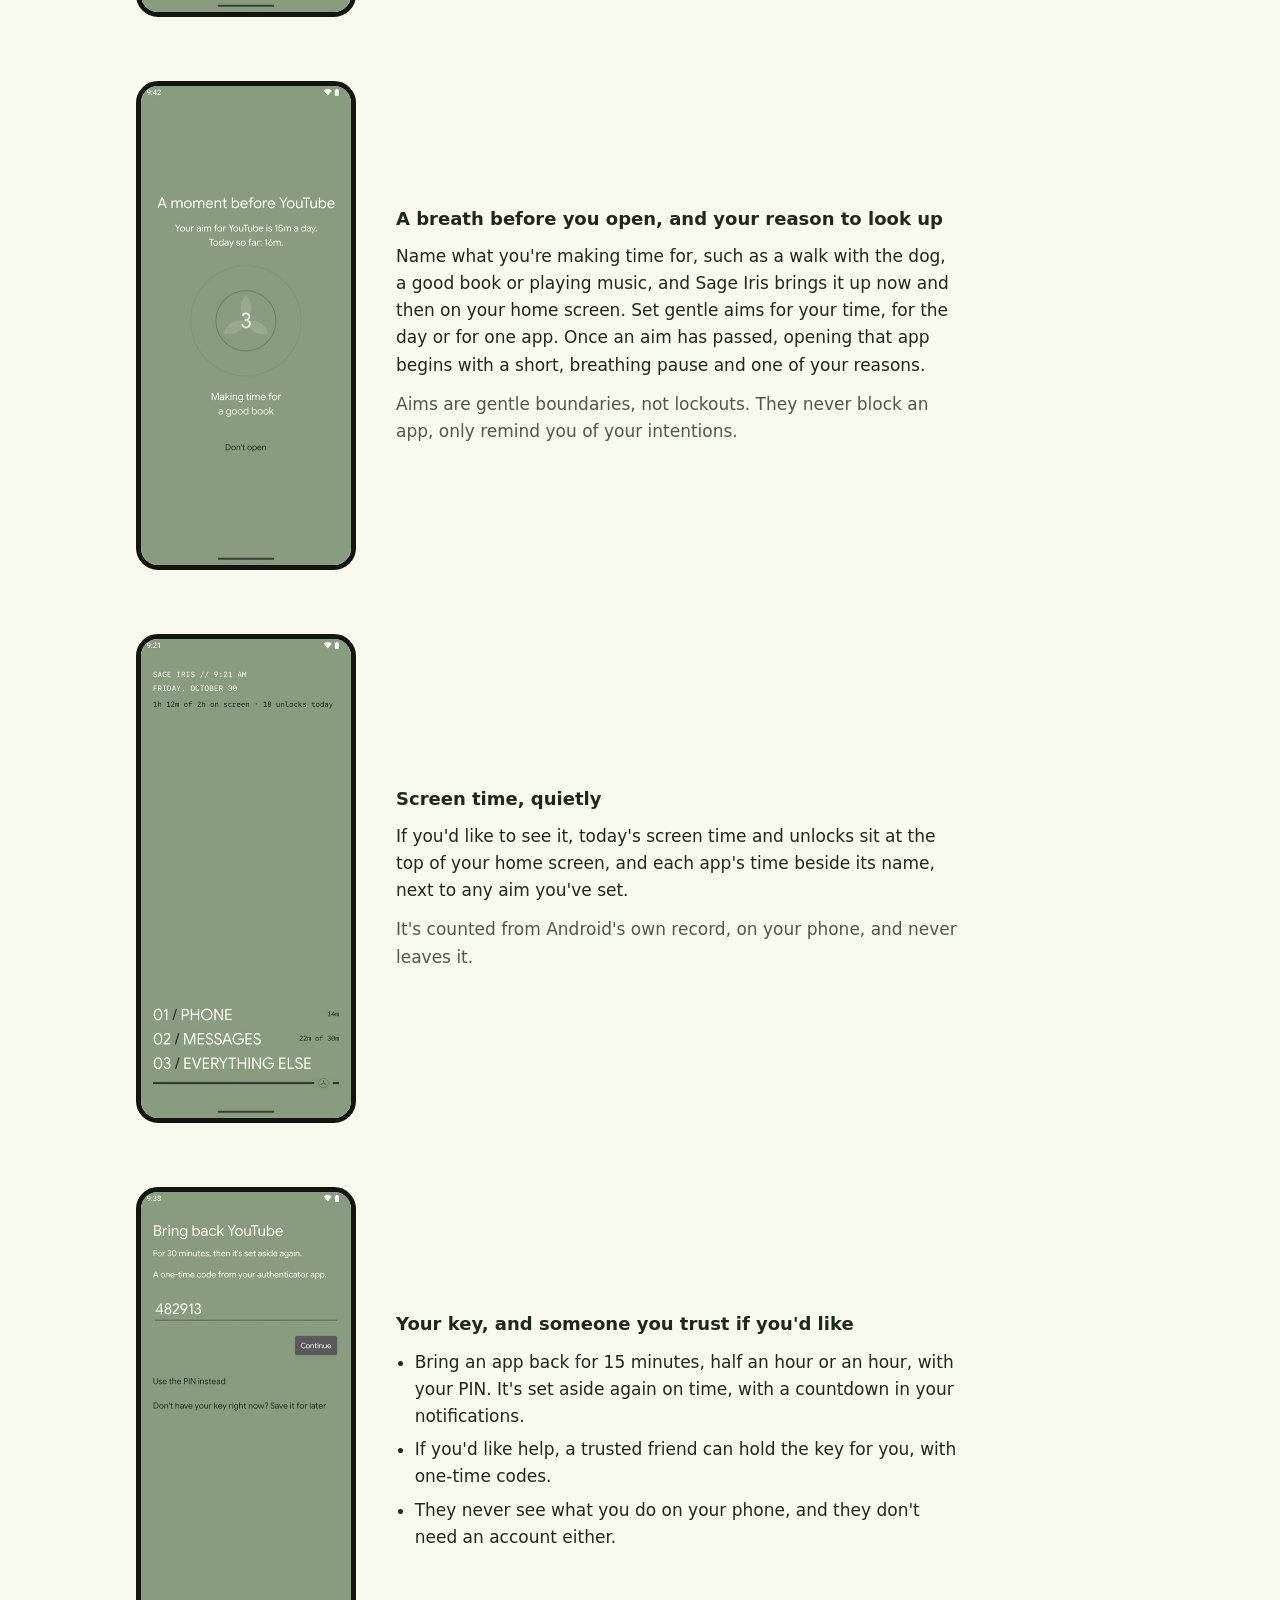
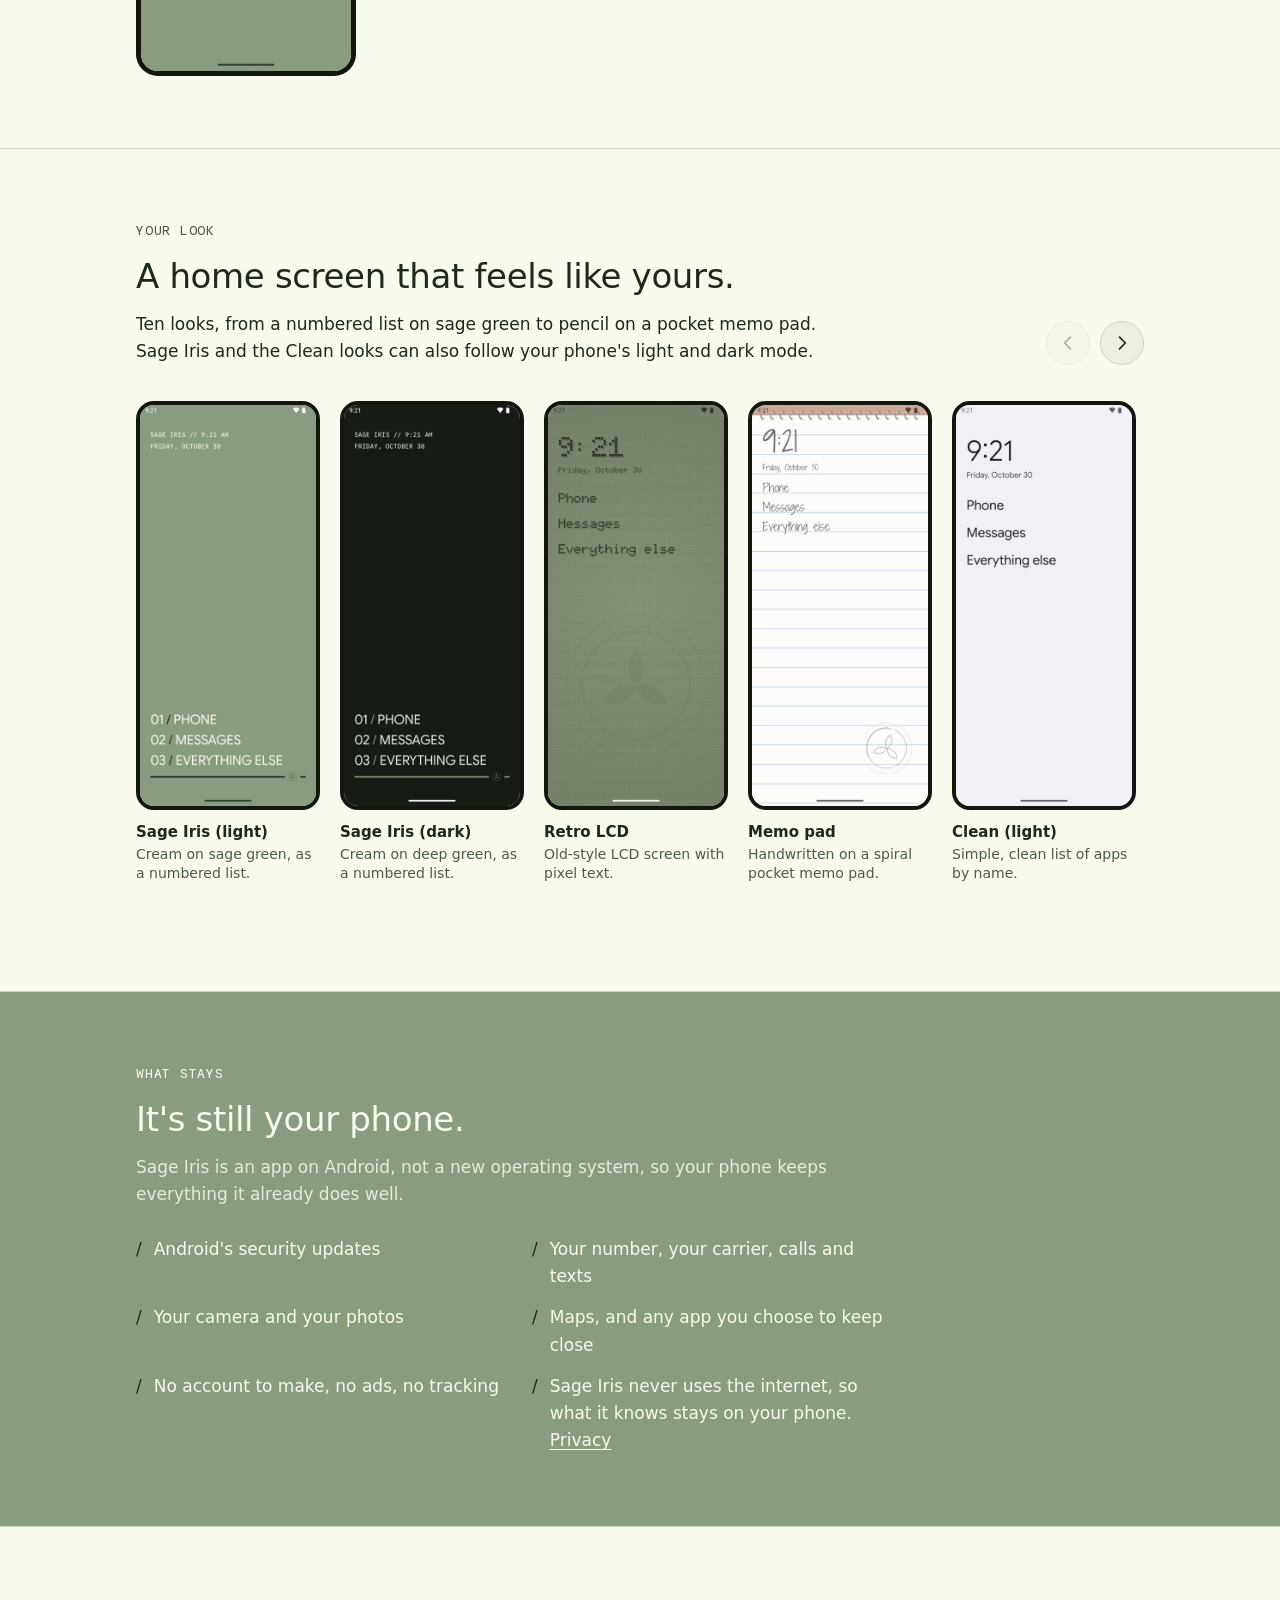
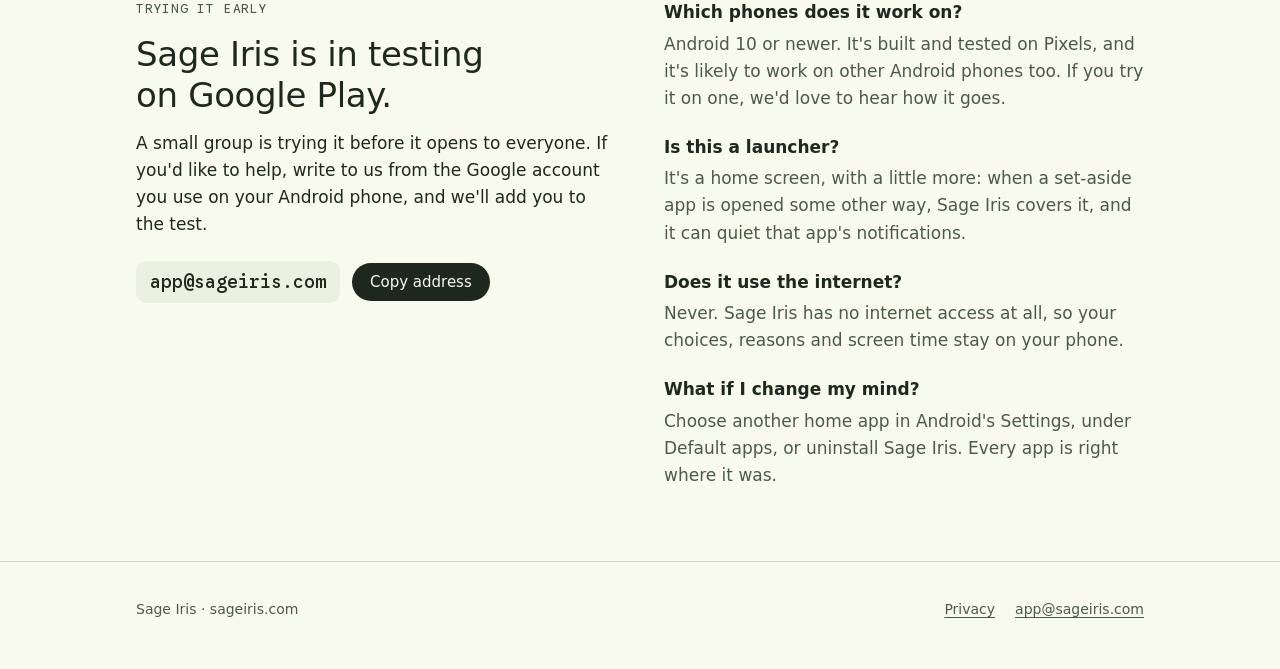
==== commit 5530b12a: "Show reasons on the home screen too, call aims gentle boundaries, and ease the key Co-Authored-By: C" ====
--- a/index.html
+++ b/index.html
@@ -71,8 +71,8 @@
             <img class="when-dark" src="img/dark-setaside.jpg" width="420" height="933" loading="lazy" alt="Your apps in the dark look, with the set-aside list">
           </div>
           <div class="text">
-            <h3>Your apps, in four places</h3>
-            <p>The home screen holds the few that matter. Everything else is a tap away. Unlisted apps stay out of every list but still open from links. Set-aside apps rest out of sight.</p>
+            <h3>Your apps, near and far</h3>
+            <p>The few apps you need sit up front. Everything else is a tap away, and the apps that pull you away rest out of sight. Any you'd rather not see at all can be unlisted, and still open from a link.</p>
             <p class="soft">Moving an app further away never needs your key. Bringing one back does.</p>
           </div>
         </div>
@@ -84,8 +84,8 @@
           </div>
           <div class="text">
             <h3>A breath before you open, and your reason to look up</h3>
-            <p>Set gentle aims for your time, for the day or for one app. Once an aim has passed, opening that app begins with a short, breathing pause and one of the things you're making time for: a walk with the dog, a good book, playing music.</p>
-            <p class="soft">Aims never block anything. They're there to remind you of your intentions.</p>
+            <p>Name what you're making time for, such as a walk with the dog, a good book or playing music, and Sage Iris brings it up now and then on your home screen. Set gentle aims for your time, for the day or for one app. Once an aim has passed, opening that app begins with a short, breathing pause and one of your reasons.</p>
+            <p class="soft">Aims are gentle boundaries, not lockouts. They never block an app, only remind you of your intentions.</p>
           </div>
         </div>
 
@@ -110,8 +110,8 @@
             <h3>Your key, and someone you trust if you'd like</h3>
             <ul>
               <li>Bring an app back for 15 minutes, half an hour or an hour, with your PIN. It's set aside again on time, with a countdown in your notifications.</li>
-              <li>If you'd like help, a friend can keep the key instead: Sage Iris works with any authenticator app, so they read you a six-digit code.</li>
-              <li>They never see what you do on your phone. There's no account and no reports.</li>
+              <li>If you'd like help, a trusted friend can hold the key for you, with one-time codes.</li>
+              <li>They never see what you do on your phone, and they don't need an account either.</li>
             </ul>
           </div>
         </div>
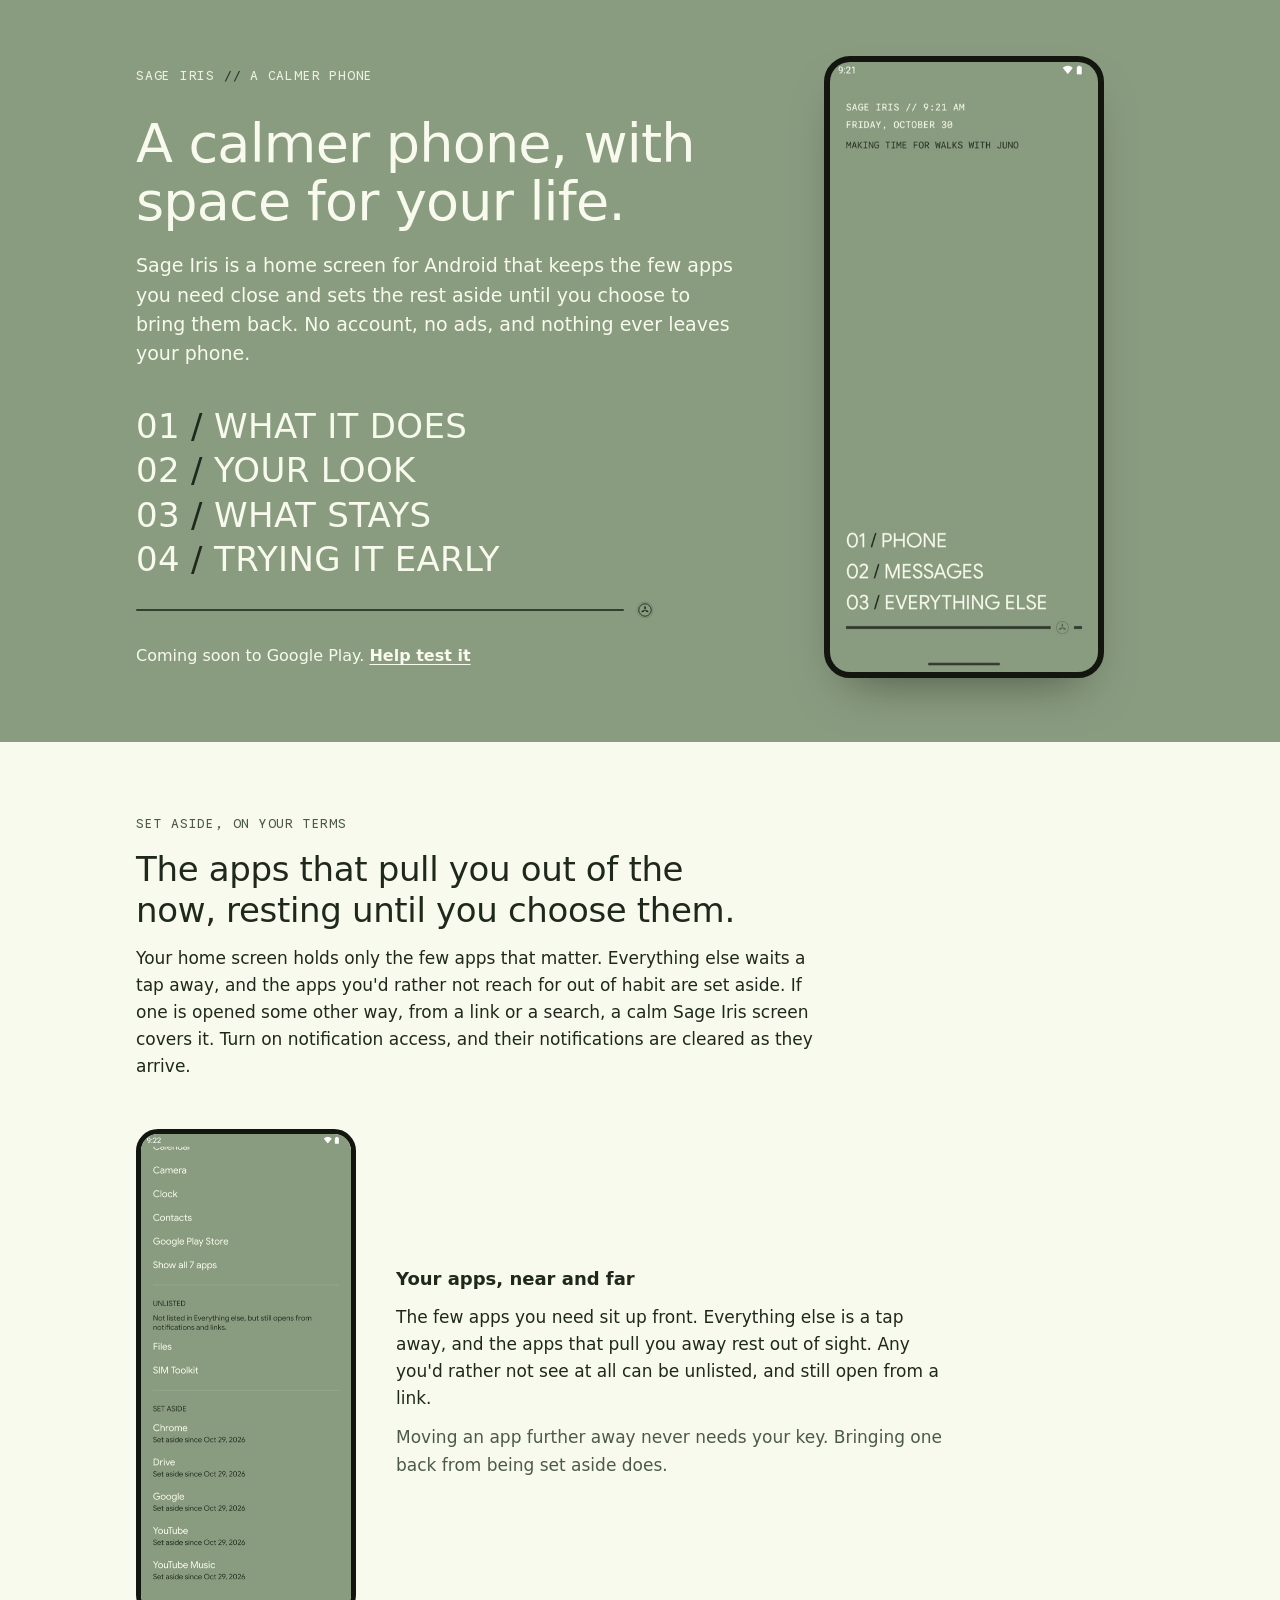
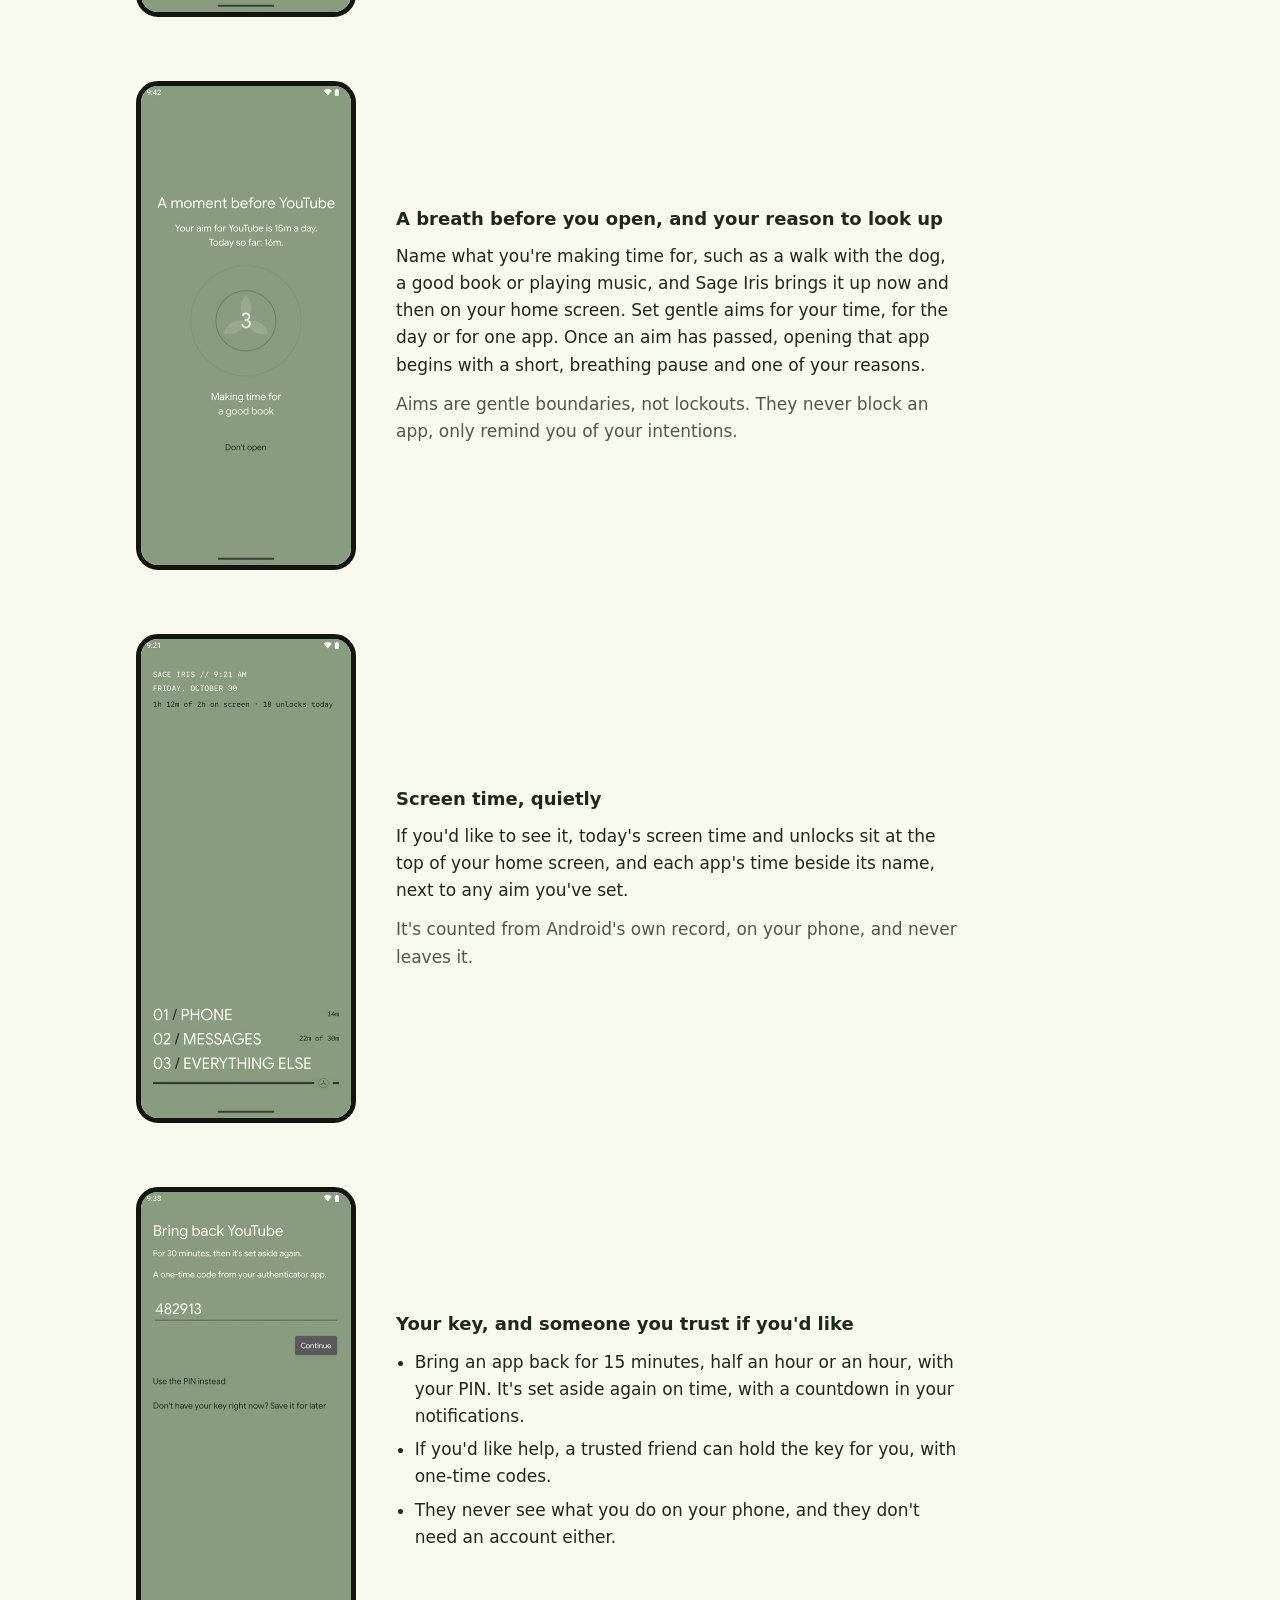
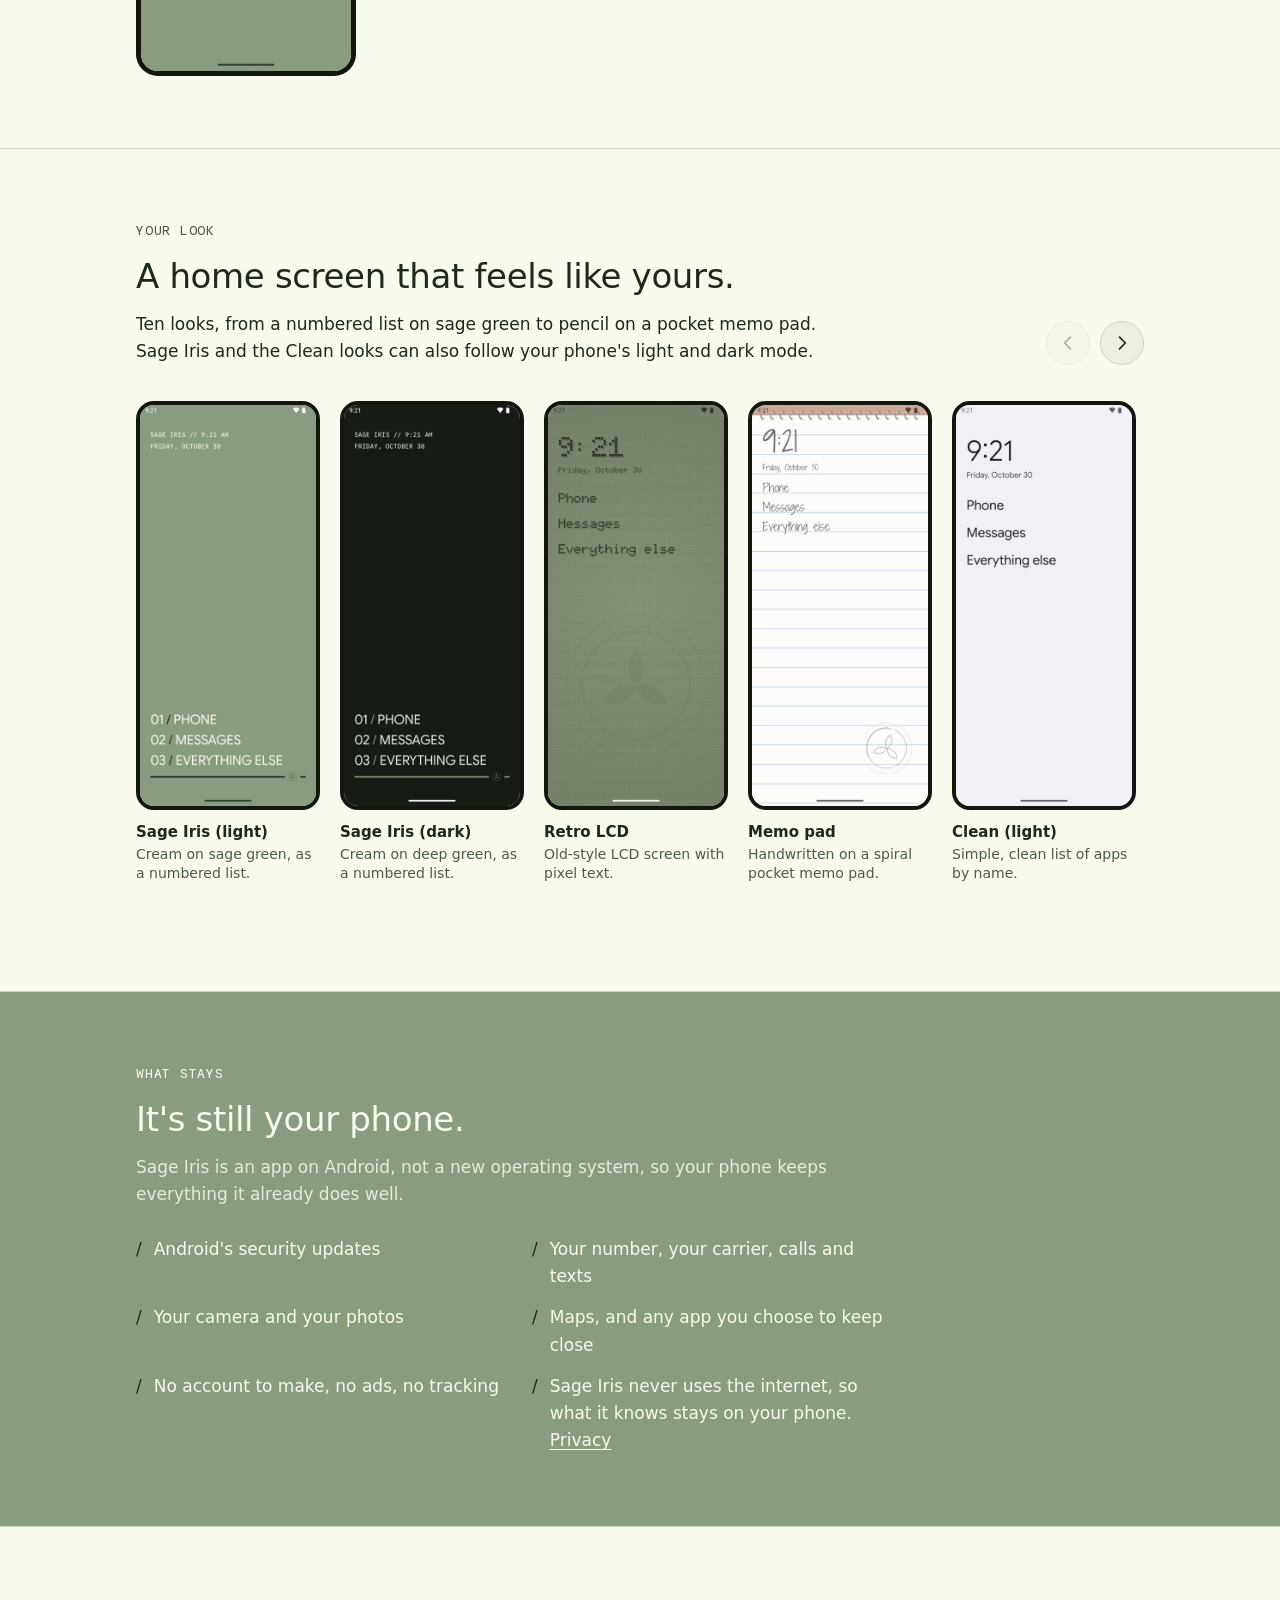
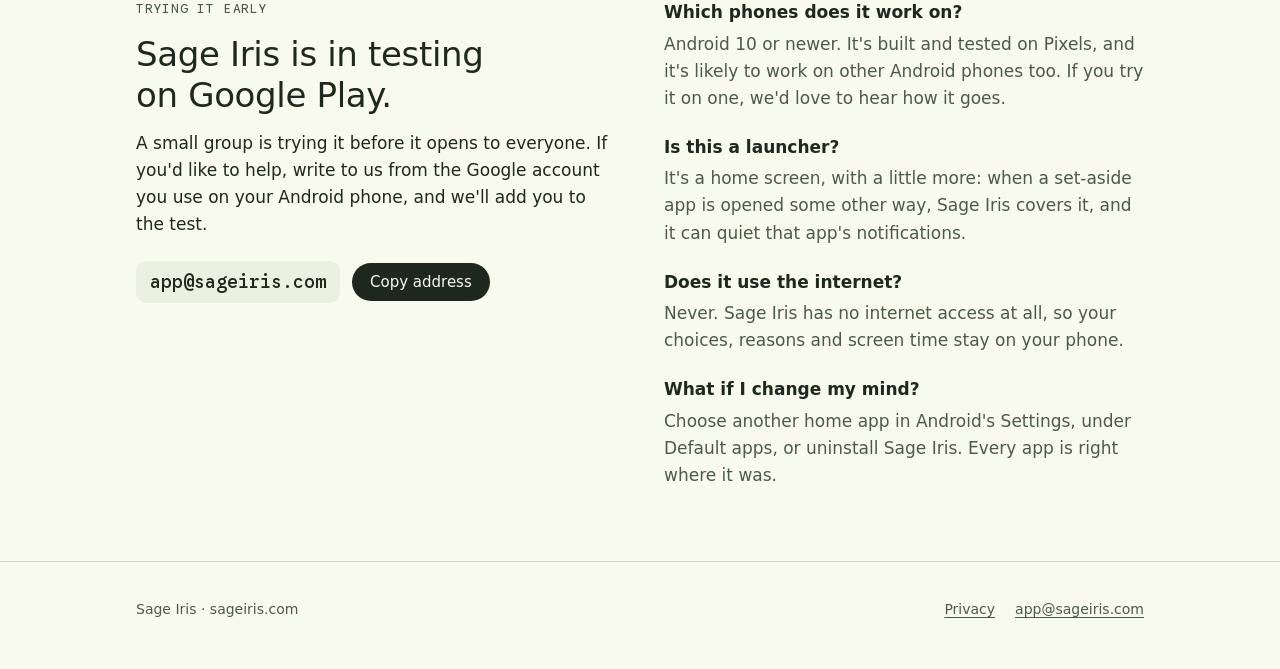
==== commit ea9174cc: "Say the key is for bringing an app back from being set aside Co-Authored-By: Claude Opus 5.5 <norepl" ====
--- a/index.html
+++ b/index.html
@@ -73,7 +73,7 @@
           <div class="text">
             <h3>Your apps, near and far</h3>
             <p>The few apps you need sit up front. Everything else is a tap away, and the apps that pull you away rest out of sight. Any you'd rather not see at all can be unlisted, and still open from a link.</p>
-            <p class="soft">Moving an app further away never needs your key. Bringing one back does.</p>
+            <p class="soft">Moving an app further away never needs your key. Bringing one back from being set aside does.</p>
           </div>
         </div>
 
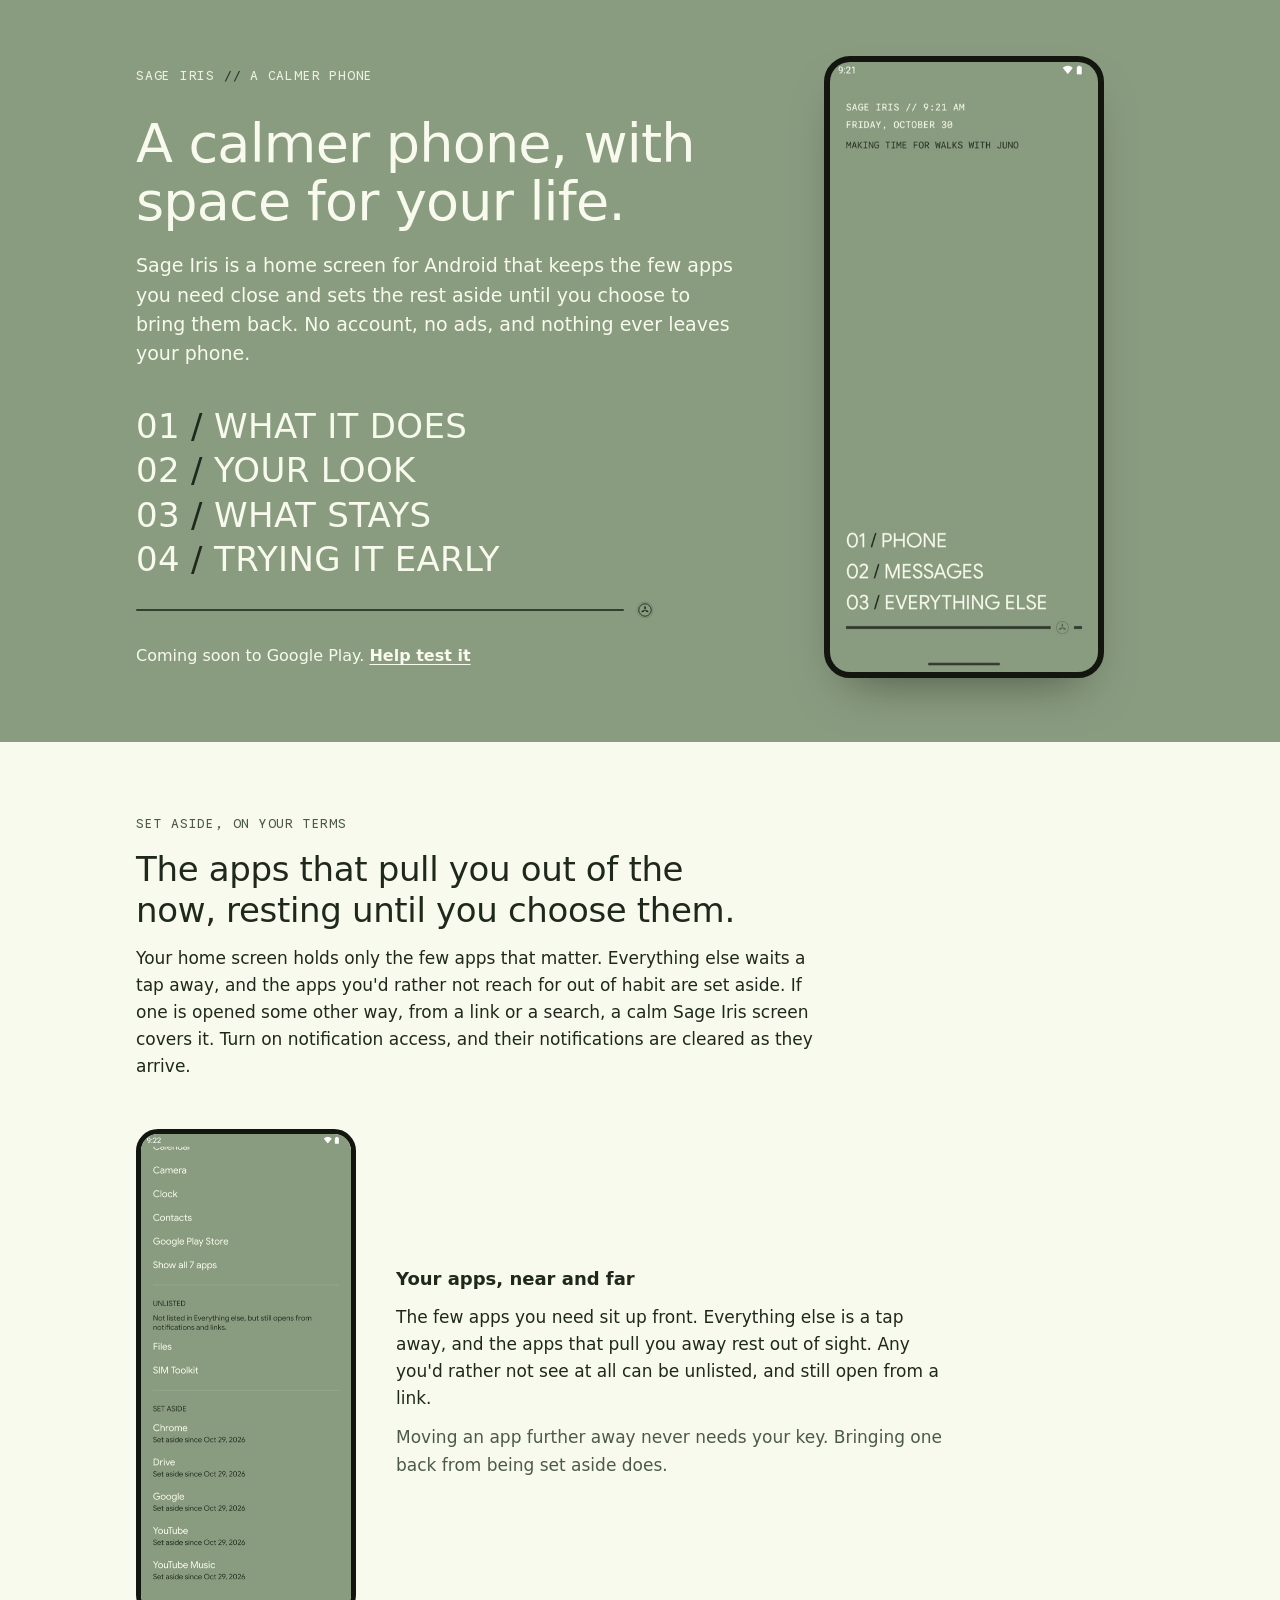
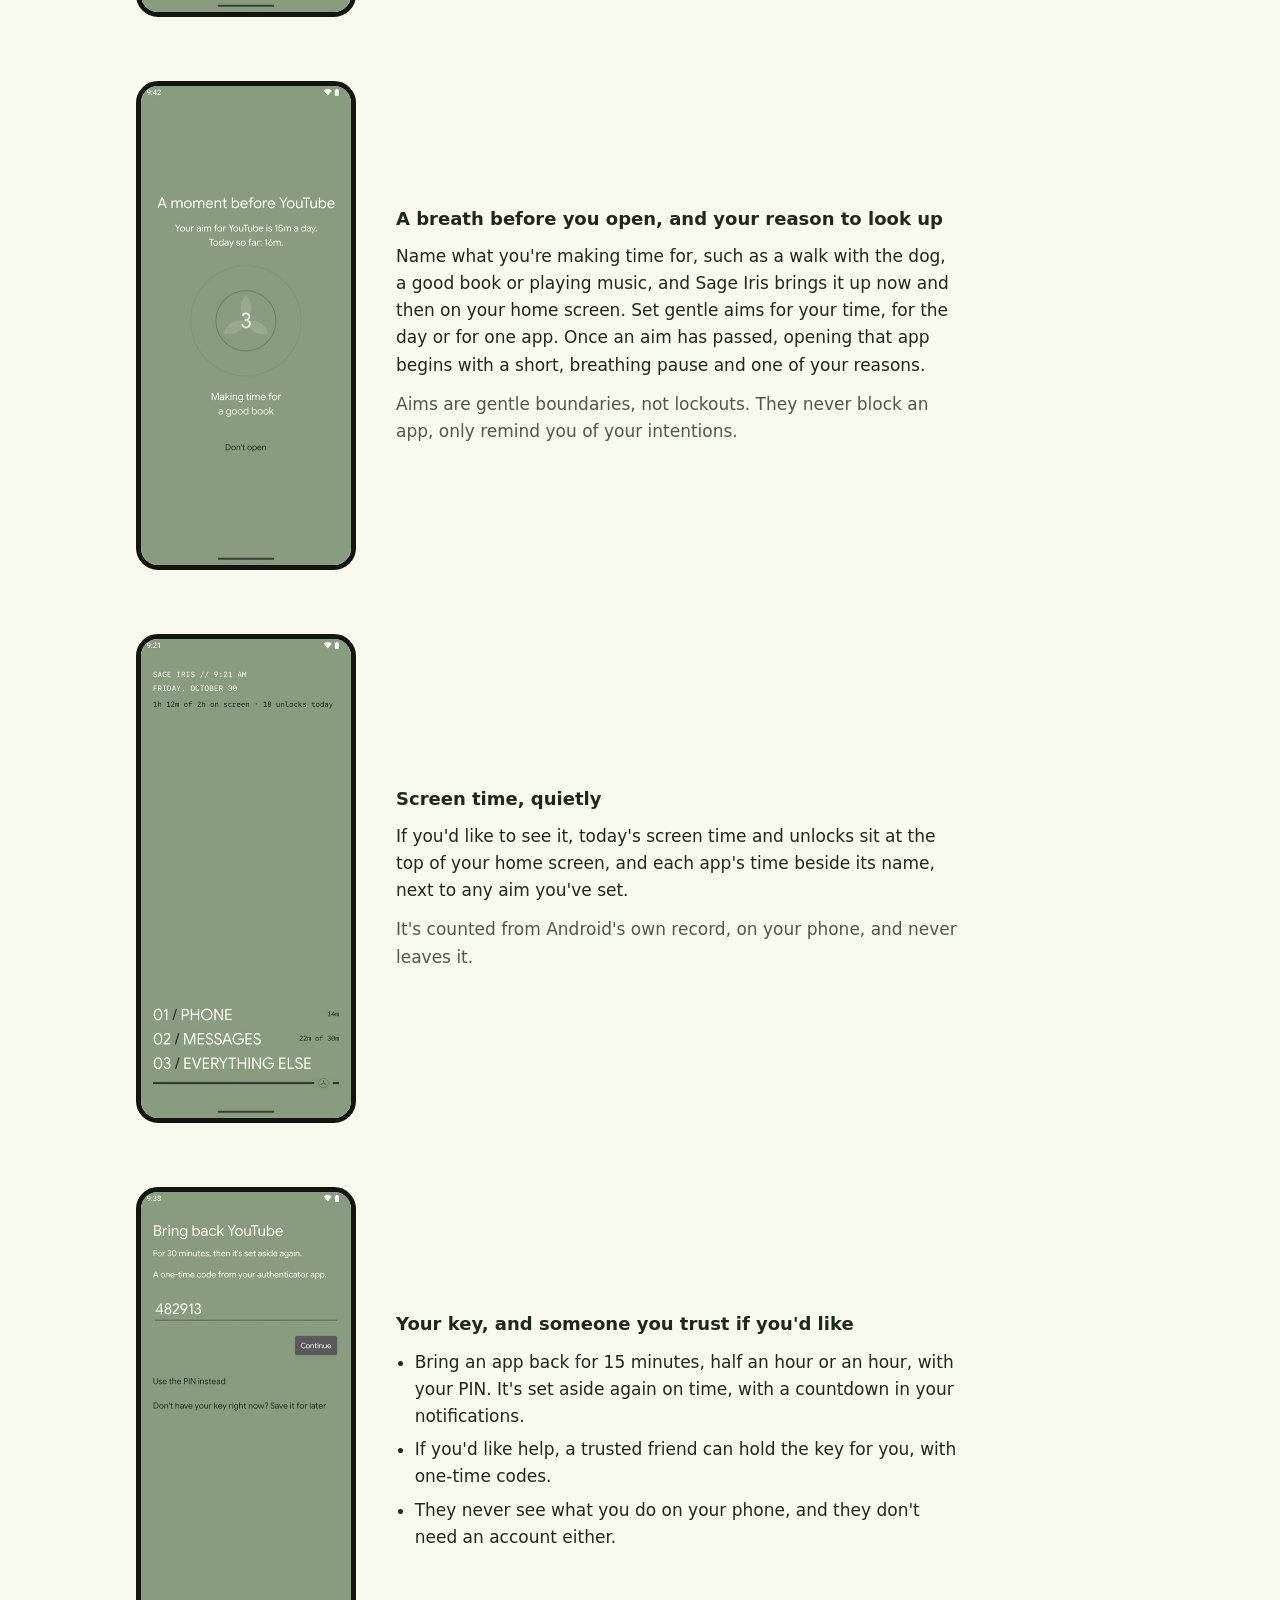
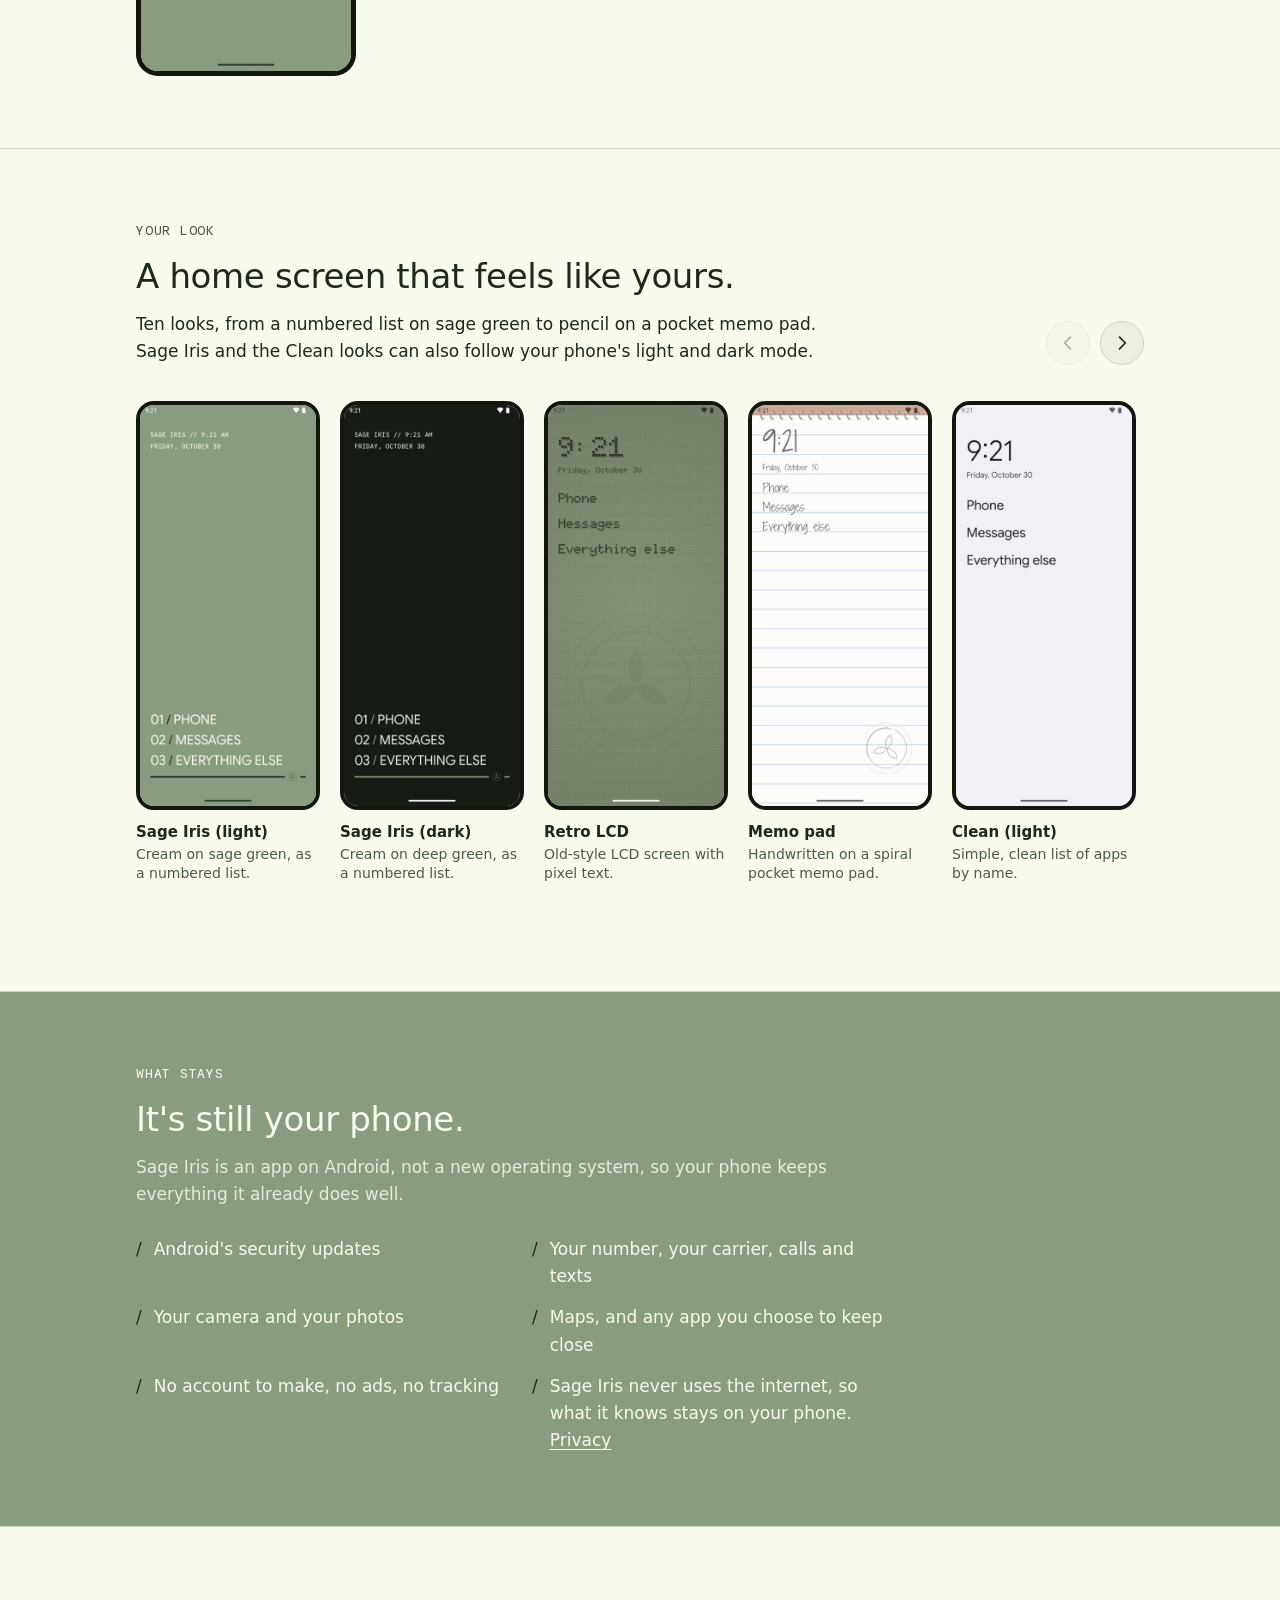
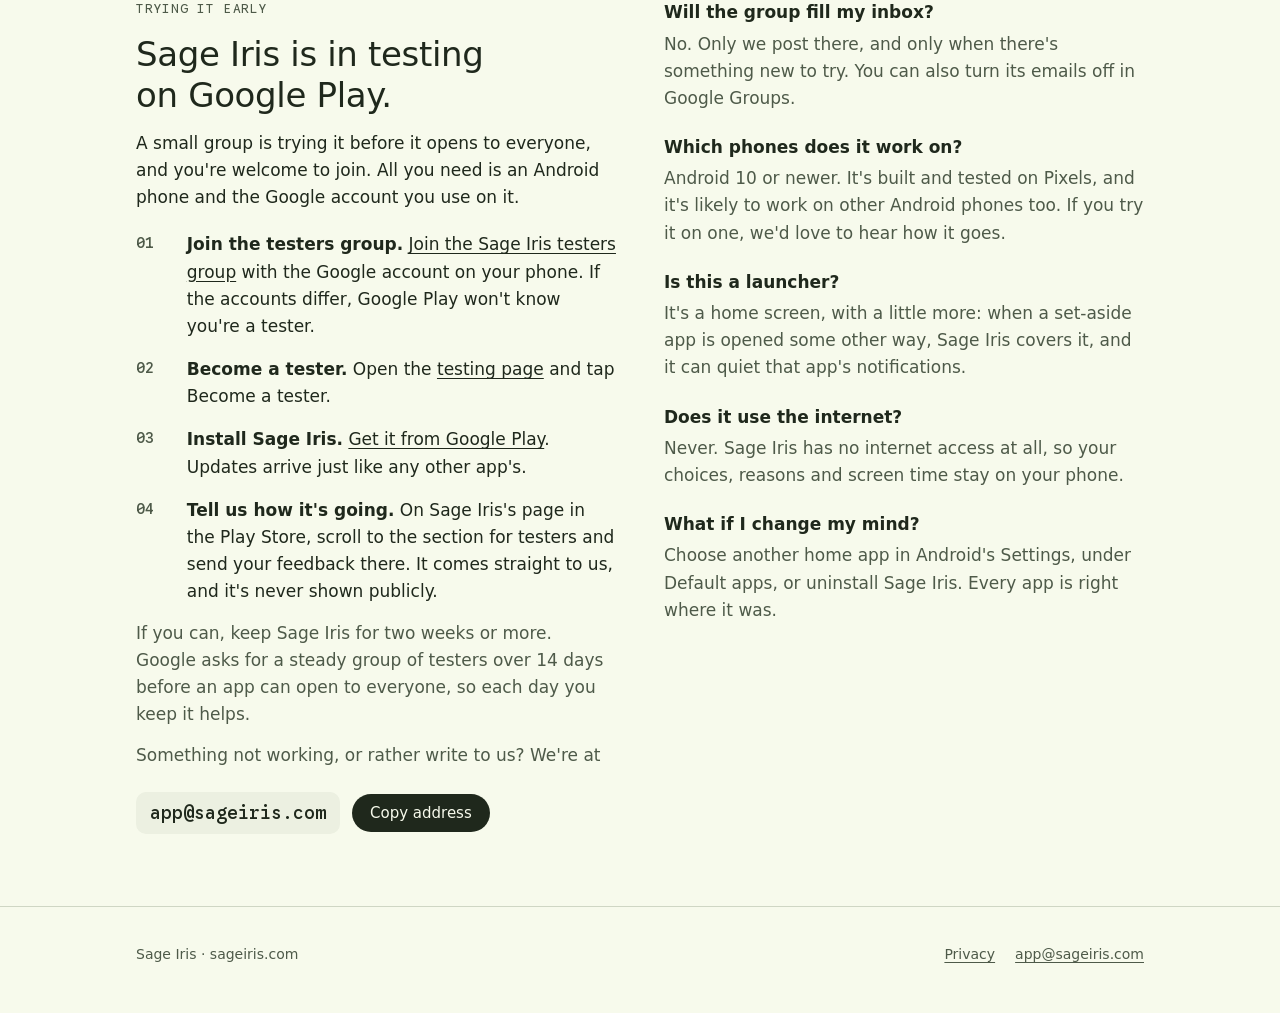
==== commit a2ccc2d1: "Show how to join the closed test and send feedback through Play Co-Authored-By: Claude Opus 5.5 <nor" ====
--- a/index.html
+++ b/index.html
@@ -203,13 +203,22 @@
       <div class="prose">
         <p class="mono soft">Trying it early</p>
         <h2>Sage Iris is in testing on Google Play.</h2>
-        <p>A small group is trying it before it opens to everyone. If you'd like to help, write to us from the Google account you use on your Android phone, and we'll add you to the test.</p>
+        <p>A small group is trying it before it opens to everyone, and you're welcome to join. All you need is an Android phone and the Google account you use on it.</p>
+        <ol class="steps">
+          <li><span><b>Join the testers group.</b> <a href="https://groups.google.com/g/sage-iris-testers">Join the Sage Iris testers group</a> with the Google account on your phone. If the accounts differ, Google Play won't know you're a tester.</span></li>
+          <li><span><b>Become a tester.</b> Open the <a href="https://play.google.com/apps/testing/com.sageiris.phone">testing page</a> and tap Become a tester.</span></li>
+          <li><span><b>Install Sage Iris.</b> <a href="https://play.google.com/store/apps/details?id=com.sageiris.phone">Get it from Google Play</a>. Updates arrive just like any other app's.</span></li>
+          <li><span><b>Tell us how it's going.</b> On Sage Iris's page in the Play Store, scroll to the section for testers and send your feedback there. It comes straight to us, and it's never shown publicly.</span></li>
+        </ol>
+        <p class="soft">If you can, keep Sage Iris for two weeks or more. Google asks for a steady group of testers over 14 days before an app can open to everyone, so each day you keep it helps.</p>
+        <p class="soft">Something not working, or rather write to us? We're at</p>
         <div class="address">
           <a id="email" href="mailto:app@sageiris.com">app@sageiris.com</a>
           <button type="button" data-copy="email">Copy address</button>
         </div>
       </div>
       <dl>
+        <div><dt>Will the group fill my inbox?</dt><dd>No. Only we post there, and only when there's something new to try. You can also turn its emails off in Google Groups.</dd></div>
         <div><dt>Which phones does it work on?</dt><dd>Android 10 or newer. It's built and tested on Pixels, and it's likely to work on other Android phones too. If you try it on one, we'd love to hear how it goes.</dd></div>
         <div><dt>Is this a launcher?</dt><dd>It's a home screen, with a little more: when a set-aside app is opened some other way, Sage Iris covers it, and it can quiet that app's notifications.</dd></div>
         <div><dt>Does it use the internet?</dt><dd>Never. Sage Iris has no internet access at all, so your choices, reasons and screen time stay on your phone.</dd></div>
--- a/style.css
+++ b/style.css
@@ -98,6 +98,10 @@
 .address { display: flex; flex-wrap: wrap; align-items: center; gap: 12px; margin-top: 8px; }
 .address a { font: 500 18px var(--font-mono); background: var(--panel); padding: 10px 14px; border-radius: 10px; text-decoration: none; }
 .address button { font: 500 15px var(--font-body); color: var(--page); background: var(--ink); border: 0; border-radius: 999px; padding: 10px 18px; cursor: pointer; }
+.steps { list-style: none; counter-reset: step; margin: 6px 0 0; padding: 0; display: grid; gap: 16px; }
+.steps li { counter-increment: step; display: grid; grid-template-columns: 2.4em minmax(0, 1fr); column-gap: 10px; }
+.steps li::before { content: counter(step, decimal-leading-zero); font: 500 15px/1.7 var(--font-mono); color: var(--soft); }
+.steps b { font-weight: 600; }
 dl { margin: 0; display: grid; gap: 22px; }
 dt { font-weight: 600; }
 dd { margin: 4px 0 0; color: var(--soft); }
